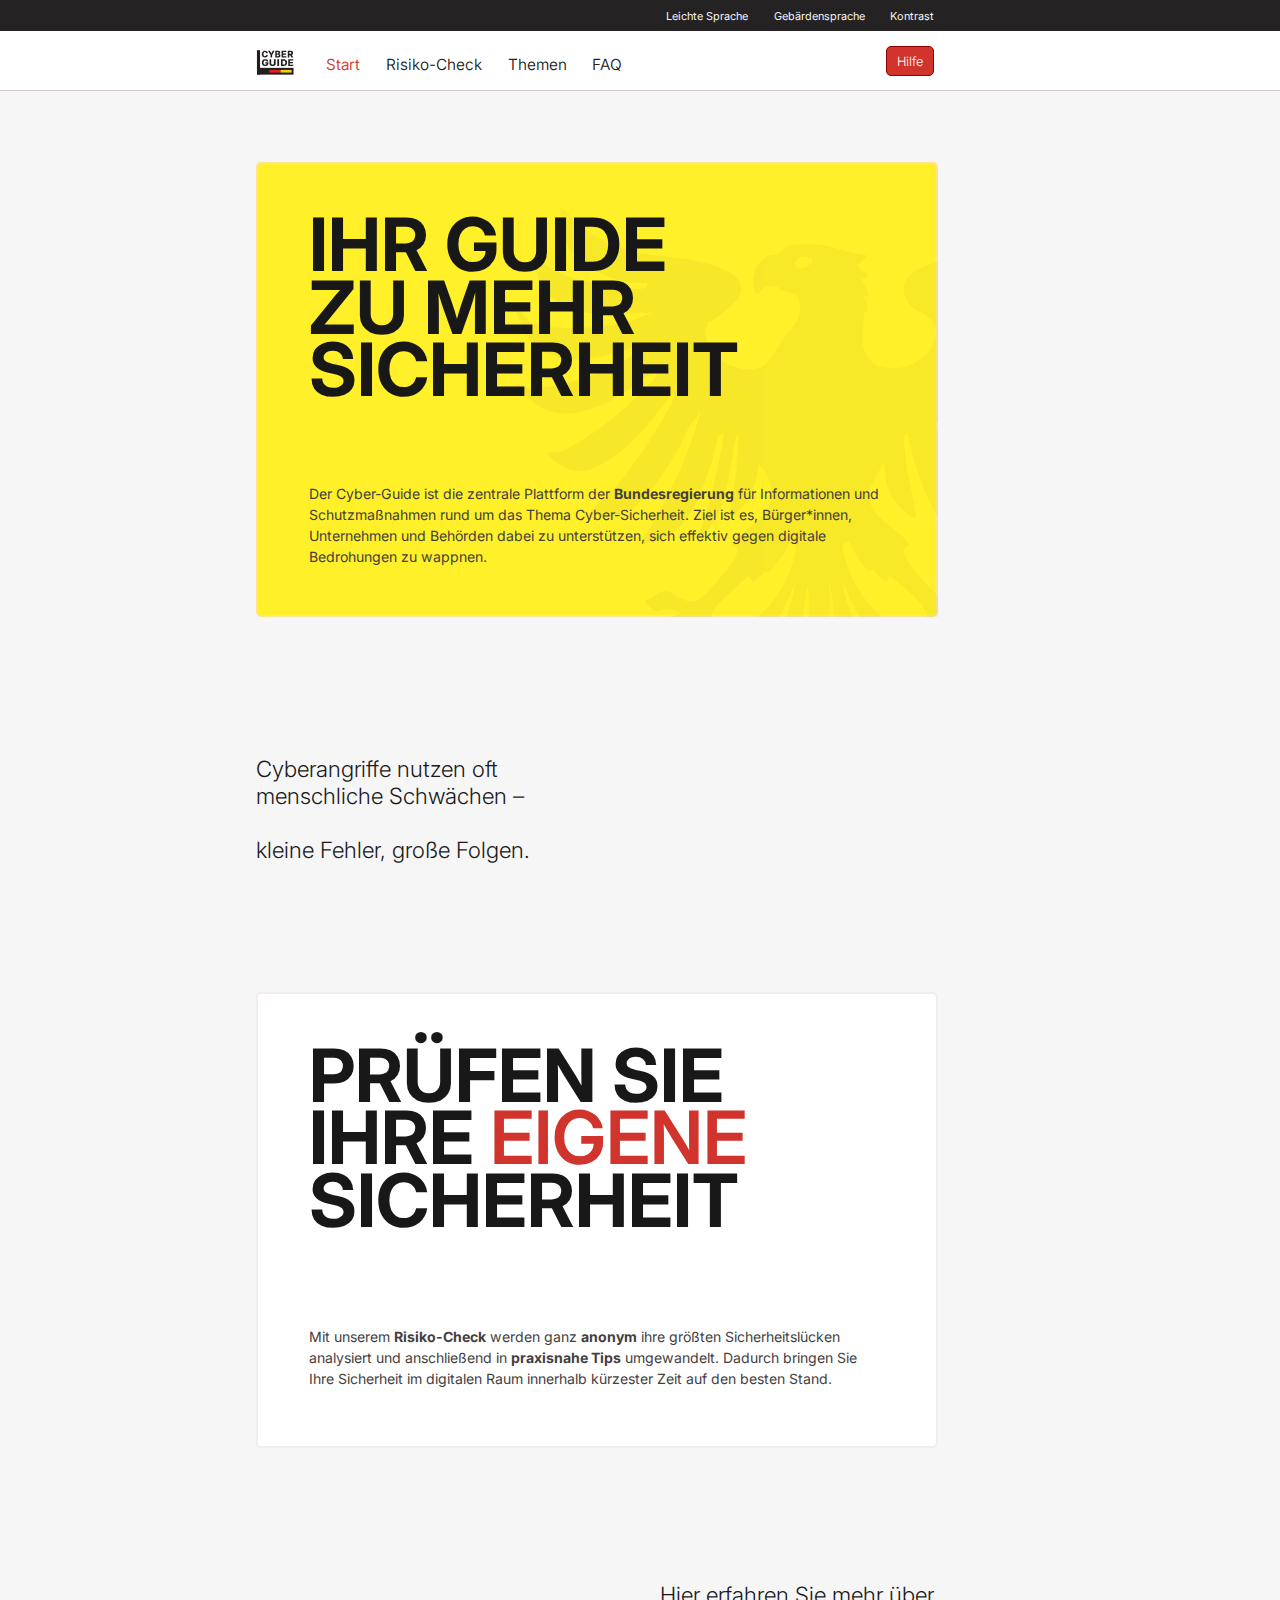
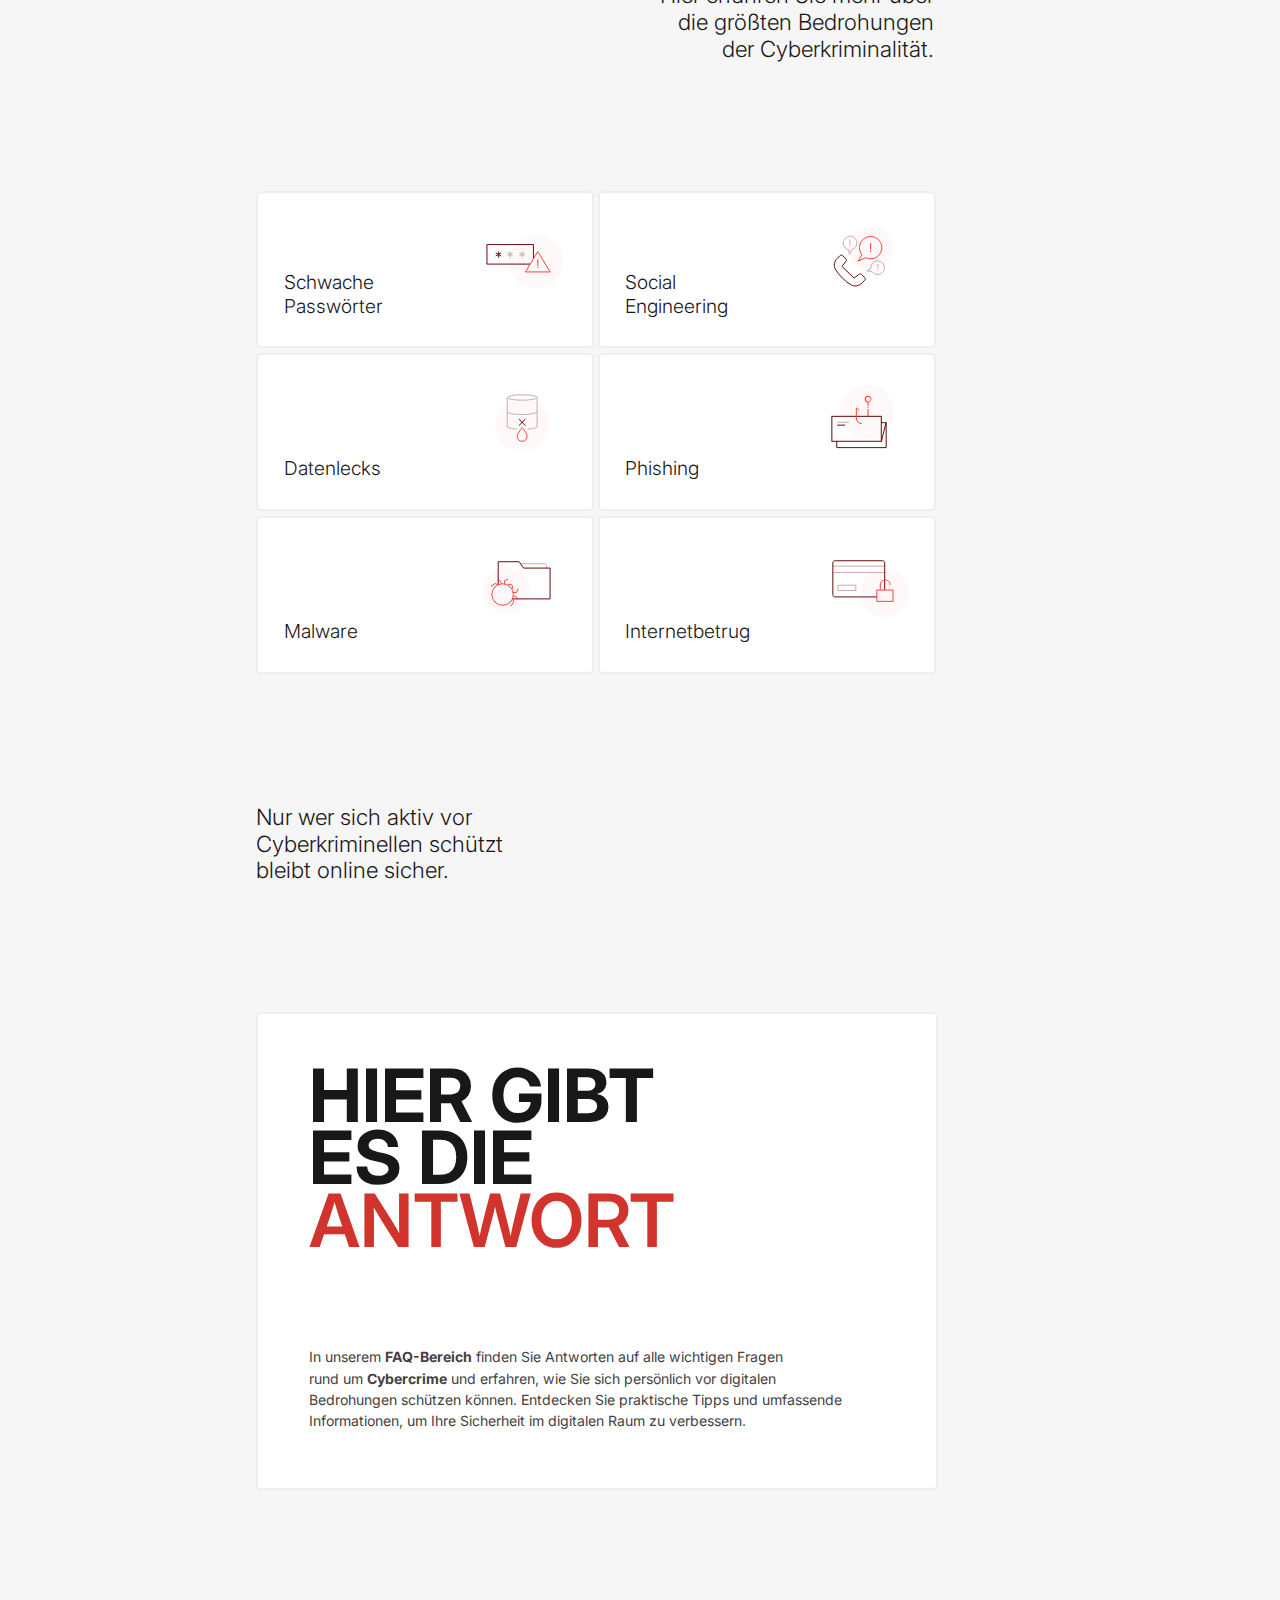
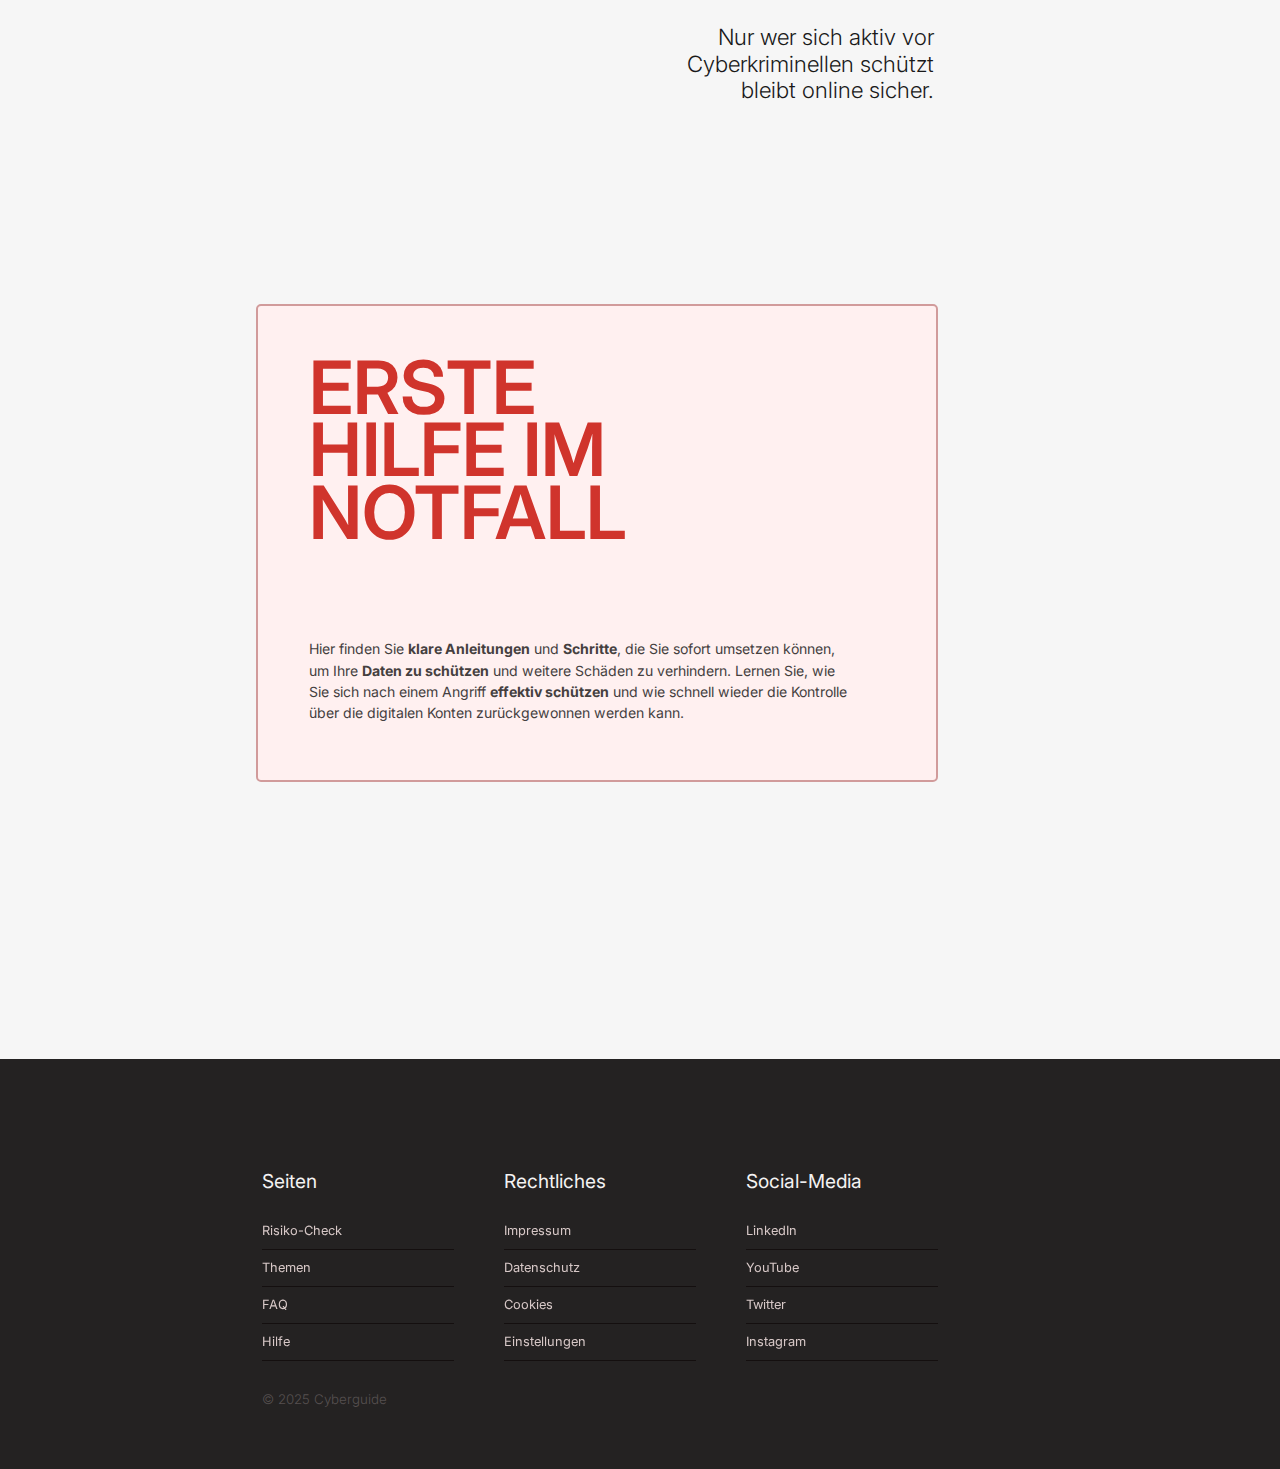
==== index.html @ 7f5d69d2 "Add files via upload" ====
<!DOCTYPE html>
<html lang="de">
<head>
    <meta charset="UTF-8">
    <meta http-equiv="Content-Security-Policy" content="default-src 'self'; img-src 'self' data:; script-src 'self' 'unsafe-inline'; style-src 'self' 'unsafe-inline';">

    <meta name="viewport" content="width=device-width, initial-scale=1.0">
    <title>Cyberguide | BUND</title>

    <link rel="stylesheet" href="styles.css" media="screen and (min-width: 769px)">
    <link rel="stylesheet" href="styles-mobile.css" media="screen and (max-width: 768px)">

    <link rel="icon" type="image/x-icon" href="/files/germany-logo-wifi.svg">
    <link rel="preload" href="/files/Inter.ttf" as="font" type="font/ttf" crossorigin>

    <meta name="description" content="Erfahren Sie, wie Sie eine Cybercrime-Anzeige erstatten. Wichtige Tipps zur Beweissicherung und Anlaufstellen.">
    <meta name="keywords" content="Cybercrime, Anzeige, erstatten, Beweissicherung, Anlaufstellen">
</head>




<body>
    <div class="white-bg">
        <a id="top"></a>

        <div class="info-container" onclick="scrollToQuiz()">
            <section class="info-section info-section--info">
                <!-- <img src="/files/info.svg" alt="Information Icon" class="info-icon" /> -->
                <div class="info-context">
                    <h1 class="info-header">IHR GUIDE<br>ZU MEHR<br>SICHERHEIT</h1>
                    <img src="files/eagle.svg" alt="Eagle Icon" class="info-eagle">
                    <p class="header-p info-present">
                        Der Cyber-Guide ist die zentrale Plattform der <strong>Bundesregierung</strong> für Informationen und Schutzmaßnahmen rund um das Thema Cyber-Sicherheit. Ziel ist es, Bürger*innen, Unternehmen und Behörden dabei zu unterstützen, sich effektiv gegen digitale <br>Bedrohungen zu wappnen.
                    </p>
                    <!-- <p class="header-p info-hidden">
                        Diese Website bietet praxisnahe Tipps, interaktive Tools und aktuelle Warnmeldungen, <br>um Cybercrime vorzubeugen und digitale Sicherheit in den Alltag zu integrieren.
                    </p> -->
                    <h1 class="arrow">🡳&nbsp&nbspScrollen Sie für weitere Informationen</h1>
                    <h1 class="mobile-arrow">Mehr erfahren&nbsp↓</h1>
                </div>
            </section>
        </div>
            

        <section class="main-section">
            <div class="center">
                <h1 class="main-text">Cyberangriffe nutzen oft <br>menschliche Schwächen – <br><br>kleine Fehler, große Folgen.</h1>
                <!-- <h1 class="main-text main-text--right">Im Risiko-Check<br>erfahren Sie wo Ihre <br>größten Gefahren sind.</h1> -->
           
            </div>
            <div class="info-container" id="quiz-card">
                <section class="info-section info-section--quiz" onclick="window.location.href='QUIZ.html'">
                    <div class="info-context">
                        <h1 class="info-header">PRÜFEN SIE<br>IHRE <span class="cta-highlight">EIGENE</span><br>SICHERHEIT</h1>

                        <p class="header-p header-p--quiz">
                            Mit unserem <strong>Risiko-Check</strong> werden ganz <strong>anonym</strong> ihre größten Sicherheitslücken <br>analysiert und anschließend in <strong>praxisnahe Tips</strong> umgewandelt. Dadurch bringen Sie <br>Ihre Sicherheit im digitalen Raum innerhalb kürzester Zeit auf den besten Stand.
                        </p>
                        <p class="quiz-link">Zum Risiko-Check&nbsp🡪</p>
                        <h1 class="mobile-arrow">Zum Risiko-Check&nbsp→</h1>
                    </div>
                </section>
            </div>
        </section>


        <section class="main-section">
            <div class="center">
                <h1 class="main-text main-text--right">Hier erfahren Sie mehr über <br>die größten Bedrohungen<br> der Cyberkriminalität.<br></h1>
                <div class="threat-container">
                    <div class="threat-grid">

                        <a href="themen.html#schwache-passwörter" class="threat-item">
                            <h2 class="threat-item-headline">Schwache<br>Passwörter</h2>
                            <p class="threat-link">Zum Thema 🡢</p>
                            <img src="files/new_password2.svg" alt="Schwache Passwörter Icon" class="topic-icon">
                        </a>

                        <a href="themen.html#social-engineering" class="threat-item">
                            <h2 class="threat-item-headline">Social<br>Engineering</h2>
                            <p class="threat-link">Zum Thema 🡢</p>
                            <img src="files/new_social_engineering.svg" alt="Social Engineering Icon" class="topic-icon">
                        </a>

                        <a href="themen.html#datenlecks" class="threat-item">
                            <h2 class="threat-item-headline">Datenlecks</h2>
                            <p class="threat-link">Zum Thema 🡢</p>
                            <img src="files/new_data_leaks.svg" alt="Datenlecks Icon" class="topic-icon">
                        </a>

                        <a href="themen.html#phishing" class="threat-item">
                            <h2 class="threat-item-headline">Phishing</h2>
                            <p class="threat-link">Zum Thema 🡢</p>
                            <img src="files/new_phishing.svg" alt="Phishing Icon" class="topic-icon">
                        </a>

                        <a href="themen.html#malware" class="threat-item">
                            <h2 class="threat-item-headline">Malware</h2>
                            <p class="threat-link">Zum Thema 🡢</p>
                            <img src="files/new_malware.svg" alt="Malware Icon" class="topic-icon">
                        </a>
            
                        <a href="themen.html#internetbetrug" class="threat-item">
                            <h2 class="threat-item-headline">Internetbetrug</h2>
                            <p class="threat-link">Zum Thema 🡢</p>
                            <img src="files/new_fraud.svg" alt="Internetbetrug Icon" class="topic-icon">
                        </a>
            

                        
            

            

                    </div>
                </div>
        </section>


        <section class="main-section">
            <div class="center">
                <h1 class="main-text">Nur wer sich aktiv vor<br>Cyberkriminellen schützt<br>bleibt online sicher.</h1>
                <!-- <h1 class="main-text main-text--right">Im Risiko-Check<br>erfahren Sie wo Ihre <br>größten Gefahren sind.</h1> -->
           
            </div>
            <div class="info-container">
                <section class="info-section info-section--quiz" onclick="window.location.href='FAQ.html'">
                    <div class="info-context">
                        <h1 class="info-header">HIER GIBT<br>ES DIE<br><span class="cta-highlight">ANTWORT</span></h1>

                        <p class="header-p header-p--quiz">
                            In unserem <strong>FAQ-Bereich</strong> finden Sie Antworten auf alle wichtigen Fragen <br>
                            rund um <strong>Cybercrime</strong> und erfahren, wie Sie sich persönlich vor digitalen <br>
                            Bedrohungen schützen können. Entdecken Sie praktische Tipps und umfassende <br>
                            Informationen, um Ihre Sicherheit im digitalen Raum zu verbessern.
                        </p>
                        
                        <p class="quiz-link">Zum FAQ-Bereich 🡪</p>
                        <h1 class="mobile-arrow">Zum FAQ-Bereich&nbsp→</h1>
                    </div>
                </section>
            </div>
        </section>

        <section class="main-section">
            <div class="center">
                <h1 class="main-text main-text--right">Nur wer sich aktiv vor<br>Cyberkriminellen schützt<br>bleibt online sicher.</h1>
                <!-- <h1 class="main-text main-text--right">Im Risiko-Check<br>erfahren Sie wo Ihre <br>größten Gefahren sind.</h1> -->
           
            </div>
            <div class="info-container">
                <section class="info-section info-section--hilfe" onclick="window.location.href='hilfe.html'">
                    <div class="info-context">
                        <h1 class="info-header"><span class="cta-highlight">ERSTE<br>HILFE IM <br>NOTFALL</span></h1>

                        <p class="header-p header-p--hilfe">
                            Hier finden Sie <strong>klare Anleitungen</strong> und <strong>Schritte</strong>, die Sie sofort umsetzen können, <br>um Ihre <strong>Daten zu schützen</strong> und weitere Schäden zu verhindern. 
                            Lernen Sie, wie <br>Sie sich nach einem Angriff <strong>effektiv schützen</strong> und wie schnell wieder die Kontrolle<br>über die digitalen Konten zurückgewonnen werden kann.
                        </p>                        
                        <p class="hilfe-link">Zur Hilfe-Seite 🡪</p>
                        <h1 class="mobile-arrow">Zur Hilfe-Seite&nbsp→</h1>
                    </div>
                </section>
            </div>
        </section>
    </div>

    <div class="resetter" onclick="scrollToTop()" id="resetter">
        <img src="files/arrow.svg" class="resetter-arrow">
    </div>

    <div class="resetter-spacing"></div>

    <header id="header">
        <div class="accessibility-options" id="accessibility-options">
            <a class="accessibility">Leichte Sprache</a>
            <a class="accessibility">Gebärdensprache</a>
            <a class="accessibility">Kontrast</a>
        </div>
        <div class="header-content">
            <a href="index.html">
                <svg class="germany-logo" id="Layer_1" xmlns="http://www.w3.org/2000/svg" version="1.1" viewBox="0 0 414.2 288.2">
                    <!-- Generator: Adobe Illustrator 29.2.1, SVG Export Plug-In . SVG Version: 2.1.0 Build 116)  -->
                    <defs>
                      <style>
                        .st0, .st1 {
                          fill: #f2cf04;
                        }
                  
                        .st2 {
                          fill: #231f20;
                        }
                  
                        .st1 {
                          stroke-width: 39.2px;
                        }
                  
                        .st1, .st3 {
                          stroke: #231f20;
                          stroke-miterlimit: 10;
                        }
                  
                        .st4 {
                          fill: #ed1c24;
                        }
                  
                        .st3 {
                          fill: none;
                          stroke-width: 33.6px;
                        }
                      </style>
                    </defs>
                    <path class="st2" d="M100,156.6h16.2c0,2.5-.6,4.7-1.8,6.6-1.2,2-3.1,3.5-5.5,4.6-2.4,1.1-5.4,1.6-8.9,1.6s-7.2-.9-10-2.6c-2.8-1.8-4.9-4.3-6.4-7.6-1.5-3.3-2.2-7.3-2.2-12.1s.8-8.7,2.3-12c1.5-3.3,3.7-5.8,6.5-7.5,2.8-1.7,6.1-2.6,9.8-2.6s3.7.2,5.3.6c1.6.4,3,1,4.2,1.9,1.3.8,2.3,1.8,3.2,3,.9,1.2,1.5,2.5,2,4h18.6c-.5-3.6-1.7-6.9-3.5-9.9-1.9-3-4.3-5.6-7.3-7.8-3-2.2-6.4-3.9-10.3-5.1-3.8-1.2-8-1.8-12.5-1.8-6.9,0-13.2,1.5-18.7,4.4-5.6,2.9-10,7.2-13.3,12.8-3.3,5.6-5,12.3-5,20.3s1.6,14.2,4.7,19.8,7.5,9.8,13.1,12.9c5.6,3,12.1,4.5,19.4,4.5s12.5-1.2,17.7-3.7,9.2-6,12.1-10.7c2.9-4.6,4.4-10.2,4.4-16.7v-9.9h-34v13Z"/>
                    <path class="st2" d="M193,156.4c0,2.6-.6,4.8-1.8,6.8-1.2,2-2.9,3.6-5.1,4.7-2.2,1.1-4.7,1.7-7.6,1.7s-5.4-.6-7.6-1.7c-2.2-1.1-3.8-2.7-5.1-4.7-1.2-2-1.8-4.3-1.8-6.8v-45.7h-18v47.2c0,5.4,1.4,10.2,4.1,14.2,2.7,4,6.6,7.2,11.6,9.4,5,2.2,10.7,3.3,17.3,3.3s12.3-1.1,17.3-3.3c5-2.2,8.8-5.3,11.6-9.4s4.1-8.8,4.1-14.2v-47.2h-19v45.7Z"/>
                    <rect class="st2" x="230" y="110.6" width="19" height="73"/>
                    <path class="st2" d="M318.2,115c-5.7-2.9-12.5-4.4-20.5-4.4h-28.7v73h28.7c7.9,0,14.8-1.5,20.5-4.4,5.7-2.9,10.2-7.1,13.2-12.6s4.6-12,4.6-19.6-1.6-14.1-4.7-19.5c-3.1-5.5-7.5-9.6-13.2-12.6ZM314.5,159.7c-1.6,3.2-3.9,5.5-6.9,6.8s-6.8,2.1-11.2,2.1h-9.3v-43h9.1c4.5,0,8.3.7,11.4,2.1s5.4,3.7,7,6.8c1.6,3.2,2.4,7.3,2.4,12.5s-.8,9.4-2.3,12.6Z"/>
                    <polygon class="st2" points="402 124.6 402 110.6 348 110.6 348 183.6 402 183.6 402 169.6 366 169.6 366 153.6 399 153.6 399 139.6 366 139.6 366 124.6 402 124.6"/>
                    <path class="st2" d="M79.3,87.6c5.1,2.8,10.9,4.3,17.3,4.3s9.2-.8,12.9-2.3,7-3.5,9.7-6.1c2.7-2.5,4.8-5.4,6.3-8.4,1.5-3.1,2.4-6.2,2.7-9.4h-17.1c-.3,1.8-.8,3.3-1.6,4.7s-1.8,2.6-3,3.6c-1.2,1-2.6,1.7-4.2,2.3-1.6.5-3.4.8-5.3.8-3.4,0-6.4-.8-8.9-2.4-2.5-1.6-4.5-4.1-5.8-7.3-1.4-3.2-2.1-7.2-2.1-12s.7-8.6,2-11.8c1.4-3.2,3.3-5.7,5.8-7.5,2.5-1.7,5.6-2.6,9-2.6s3.7.3,5.3.8c1.6.5,3,1.3,4.2,2.3,1.2,1,2.2,2.2,2.9,3.6s1.3,3,1.6,4.7h17.1c-.5-4.2-1.6-7.9-3.4-11.1-1.7-3.2-4-6-6.8-8.2-2.8-2.2-6-3.9-9.6-5.1-3.6-1.2-7.5-1.7-11.8-1.7-6.3,0-12.1,1.4-17.2,4.3-5.1,2.8-9.2,7-12.2,12.5-3,5.5-4.5,12.1-4.5,20s1.5,14.4,4.4,19.9c3,5.5,7,9.6,12.1,12.5Z"/>
                    <path class="st2" d="M157,91.6h17v-26.5l26.2-46.5h-20l-10.8,22.4c-1.1,2.1-2,4.3-2.8,6.5-.3.9-.7,1.9-1,3-.4-1-.7-2-1.1-2.9-.9-2.2-1.9-4.4-3-6.5l-11.3-22.4h-20l26.8,46.5v26.5Z"/>
                    <path class="st2" d="M255.8,56.1c-2.4-1.5-5-2.2-7.8-2.3v-.8c2.6-.6,4.8-1.5,6.8-3s3.5-3.2,4.6-5.4,1.7-4.6,1.7-7.4-.9-6.9-2.7-9.7c-1.8-2.8-4.5-4.9-8-6.5-3.6-1.6-8-2.3-13.2-2.3h-29.2v73h31.4c5.2,0,9.7-.9,13.3-2.6,3.6-1.8,6.4-4.2,8.3-7.3,1.9-3.1,2.9-6.6,2.9-10.5s-.7-6.6-2.2-9.2c-1.5-2.6-3.4-4.6-5.8-6ZM224,32.6h9.7c2.8,0,5,.7,6.7,2.1s2.5,3.3,2.5,5.7-.4,3.2-1.2,4.4c-.8,1.2-1.9,2.1-3.4,2.8-1.4.6-3,1-4.9,1h-9.4v-16ZM243.2,75.4c-1.8,1.5-4.6,2.3-8.3,2.3h-10.8v-18h11.2c2.2,0,4.1.4,5.7,1.2s2.8,1.9,3.7,3.3c.9,1.4,1.3,3.1,1.3,5s-.9,4.7-2.7,6.2Z"/>
                    <polygon class="st2" points="327 77.6 293 77.6 293 61.6 324 61.6 324 47.6 293 47.6 293 32.6 327 32.6 327 18.6 276 18.6 276 91.6 327 91.6 327 77.6"/>
                    <path class="st2" d="M360,66.6h9.2l13.2,25h19.6l-15.2-27.9s0,0,0,0c4-1.8,7.2-4.5,9.4-8.1,2.2-3.5,3.3-7.8,3.3-12.8s-1.1-9.3-3.2-12.9-5.2-6.4-9.2-8.4c-4-2-8.7-3-14.2-3h-29.9v73h17v-25ZM368.9,32.6c2.7,0,4.9.4,6.7,1.1s3.2,1.9,4.1,3.4c.9,1.5,1.4,3.4,1.4,5.6s-.5,4.1-1.4,5.5-2.3,2.5-4.1,3.3-4,1.1-6.7,1.1h-8.9v-20h8.8Z"/>
                    <rect class="st1" x="30.5" y="223.1" width="355" height="34"/>
                    <g>
                      <rect class="st2" x="25" y="225.6" width="120" height="29"/>
                      <rect class="st4" x="145" y="225.6" width="120" height="29"/>
                      <rect class="st0" x="265" y="225.6" width="120" height="29"/>
                    </g>
                    <line class="st3" x1="27" y1="275.6" x2="27" y2="12.6"/>
                </svg>
            </a>
              
            <!-- Desktop Navigation -->
            <nav class="nav">
                <ul class="nav-list">
                    <li class="nav-item"><a href="index.html">Start</a></li>
                    <li class="nav-item"><a href="risiko-check.html">Risiko-Check</a></li>
                    <li class="nav-item"><a href="themen.html">Themen</a></li>
                    <li class="nav-item"><a href="FAQ.html">FAQ</a></li>
                </ul>
            </nav>
            <a title="Hilfe" class="nav-hilfe" href="hilfe.html">Hilfe</a>
        </div>

        <div class="mobile-nav-div"> 
        <!-- Burger Menu -->
        <div class="burger-menu">
            <img src="files/nav_open.svg" alt="Open Menu" class="burger-icon">
        </div>
    
        <!-- Mobile Navigation -->
        <nav class="mobile-nav">

            <div class="mobile-nav-div"></div>

            <div class="mobile-nav-div"> 
                <ul class="mobile-nav-list">
                    <li class="mobile-nav-item"><a class="mobile-nav-item-link" href="index.html">Start</a></li>
                    <li class="mobile-nav-item"><a class="mobile-nav-item-link" href="risiko-check.html">Risiko-Check</a></li>
                    <li class="mobile-nav-item"><a class="mobile-nav-item-link" href="themen.html">Themen</a></li>
                    <li class="mobile-nav-item"><a class="mobile-nav-item-link" href="FAQ.html">FAQ</a></li>
                    <li class="mobile-nav-item"><a class="mobile-nav-item-link" href="hilfe.html">Hilfe</a></li>
                </ul>
            </div>
        </nav>
    </header>
    

    <footer class="footer">
        <div class="footer-content">
            <div class="footer-div">
                <h1>Seiten</h1>
                <ul>
                    <li><a href="risiko-check.html">Risiko-Check</a></li>
                    <li><a href="themen.html">Themen</a></li>
                    <li><a href="FAQ.html">FAQ</a></li>
                    <li><a href="hilfe.html">Hilfe</a></li>
                </ul>
                <p>© 2025 Cyberguide</p>
            </div>
    
            <div class="footer-div">
                <h1>Rechtliches</h1>
                <ul>
                    <li><a href="impressum.html">Impressum</a></li>
                    <li><a href="datenschutz.html">Datenschutz</a></li>
                    <li><a href="cookies.html">Cookies</a></li>
                    <li><a href="einstellungen.html">Einstellungen</a></li>
                </ul>
            </div>
    
            <div class="footer-div">
                <h1>Social-Media</h1>
                <ul>
                    <li><a href="https://de.linkedin.com/company/bundesinnenministerium">LinkedIn</a></li>
                    <li><a href="https://www.youtube.com/channel/UCEj9_d1bBphisn1KSv96TZA">YouTube</a></li>
                    <li><a href="https://x.com/bmi_bund">Twitter</a></li>
                    <li><a href="https://www.instagram.com/bmi_bund/">Instagram</a></li>
                </ul>
            </div>
        </div>
    </footer>

    <footer class="footer-mobile">
        <div class="accordion-wrapper">
            <button class="accordion">
                Seiten
                <span class="accordion-icon"></span>
            </button>
            <div class="panel">
                <ul>
                    <li><a href="risiko-check.html">Risiko-Check</a></li>
                    <li><a href="themen.html">Themen</a></li>
                    <li><a href="FAQ.html">FAQ</a></li>
                    <li><a href="hilfe.html">Hilfe</a></li>
                </ul>
            </div>
        </div>
    
        <div class="accordion-wrapper">
            <button class="accordion">
                Rechtliches
                <span class="accordion-icon"></span>
            </button>
            <div class="panel">
                <ul>
                    <li><a href="impressum.html">Impressum</a></li>
                    <li><a href="datenschutz.html">Datenschutz</a></li>
                    <li><a href="cookies.html">Cookies</a></li>
                    <li><a href="einstellungen.html">Einstellungen</a></li>
                </ul>
            </div>
        </div>
    
        <div class="accordion-wrapper">
            <button class="accordion">
                Social-Media
                <span class="accordion-icon"></span>
            </button>
            <div class="panel">
                <ul>
                    <li><a href="https://de.linkedin.com/company/bundesinnenministerium">LinkedIn</a></li>
                    <li><a href="https://www.youtube.com/channel/UCEj9_d1bBphisn1KSv96TZA">YouTube</a></li>
                    <li><a href="https://x.com/bmi_bund">Twitter</a></li>
                    <li><a href="https://www.instagram.com/bmi_bund/">Instagram</a></li>
                </ul>
            </div>
        </div>
        <p class="copyright">© 2025 Cyberguide</p>
    </footer>


    <script src="script.js" type="text/javascript"></script>
</body>
</html>
---- styles.css ----
/* Hide scrollbar for Chrome, Safari and Opera */
html::-webkit-scrollbar {
    display: none;
}

:root {
  --red: #d0342c;
  --text: #453f3f;
  --border: #d7c8c7;
  --offWhite: #f6f6f6;
  /* --offWhite: white; */
  --cookiecolor: grey; /* Default background color */
  --svg_text: #600606;
  --footer: #242222;
  --header-height: clamp(30px, 7vw, 100px); /* Adjust this line */
  --yellow: #fff02a; /* Add this line */
  --boldText: #191818; /* Add this line */
  --border2: #f2ecec;
  --pink: #fff0f0;
}

::selection {
  background: rgba(255, 0, 0, 0.151);
}

  @font-face {
    font-family: 'Inter';
    src: url('/files/Inter.ttf') format('truetype');
    font-weight: 100 900;
    font-style: normal;
    font-display: swap;
}
  
  /* Hide scrollbar for IE, Edge and Firefox */
  html {
    font-family: "Inter", sans-serif;
    -ms-overflow-style: none;  /* IE and Edge */
    scrollbar-width: none;  /* Firefox */
    scroll-behavior: smooth;
  }

html body {
  overflow-x: hidden;
}

body {
    margin: 0;
    padding: 0;
    background-color: var(--offWhite);
    display: flex;
    flex-direction: column;
    height: auto;
}

.white-bg {
  background-color: var(--offWhite);
  height: auto;
  /* min-height: 100vh; */
  width: 100%;
  position: relative;
  overflow: hidden;
  padding: 0;
  margin: 0;
  padding-bottom: 200px;
}

.info-section:hover + .white-bg {
  background-color: #ac2222;
}

.--red-bg {
  background-color: rgb(235, 65, 65);
}

header {

  background-color: rgb(255, 255, 255);
  height: var(--header-height); 
  position: fixed;
  width: 100%;
  z-index: 1000;
  transition: transform 0.5s ease;
  border-bottom: 1px solid var(--border);
  transform: translateY(0);
}

header.hidden {
    transform: translateY(-135%);
    transition: transform 0.5s ease; /* Fade out transition */
    user-select: none;
    /* filter: drop-shadow(0 10px 10px #0000000f); */
}



.accessibility-options {
  width: 100%;
  height: calc(0.35 * var(--header-height)); /* Set height relative to header */
  background-color: rgb(205, 205, 205);
  background-color: var(--footer);
  transition: transform 0.3s ease, visibility 0.3s ease;; /* Smooth slide */
  display: flex;
  align-items: center;
  justify-content: flex-end;
}

.accessibility {
  font-size: 0.85vw;
  color: var(--offWhite);
  text-decoration: none;
  padding: 0 1vw;
}

.accessibility:last-of-type {
  margin-right: 26vw;
  /* background-color: salmon; */
}

.accessibility:hover {
  text-decoration: underline;
  cursor: pointer;
}

.accessibility:active {
  color: rgb(206, 206, 206);
  cursor: default;
}

.activated {
  color: var(--yellow);
  text-decoration: underline;
}

.inactivated {
  color: var(--offWhite);
}



.header-content {
  position: relative;
  display: flex;             
  align-items: flex-end;  
  justify-content: flex-start; /* Align to the start */
  width: 53vw;
  height: calc(var(--header-height) - var(--header-height)*0.5); /* Adjusted height */
  margin-left: 20vw; /* Add left margin */
  margin-right: 20vw; /* Add right margin */
}


.nav {
  display: flex;
  align-items: center;
  margin-left: 2.5vw;
}

.germany-logo {
  width: clamp(10px, 3vw, 50px); /* Scale the logo with a minimum and maximum size */
  height: auto;
  display: flex; 
  align-items: center;
  -webkit-user-drag: none;
}

.germany-logo img {
  width: 100%; 
  height: auto; 
  -webkit-user-drag: none;
}

.nav-list {
  display: flex;
  align-items: center; /* Align items to the bottom */
  gap: 2vw; 
  font-size: clamp(0.8rem, 1.5vw, 1.2rem); /* Scale the font size with a minimum and maximum size */
  color: var(--footer);
  list-style: none;
  padding: 0;
  margin: 0;
  margin-bottom: 0.2vw;
}

.nav-item {
  margin: 0;
  padding: 0;
  transform-origin: top right;
  cursor: pointer;
  position: relative; /* Ensure the circle is positioned relative to the nav item */
  display: inline-block;
  align-items: flex-end;
  display: flex;
  transition: color 0.15s ease;
}


.nav-item a {  
  text-decoration: none;
  color: inherit;
  font-size: 1.2vw;
  font-weight: 350;
}

/*Link hover underline*/
.nav-item:hover {
  color: #807c7c;
  transition: color 0.15s ease;
}

/* .nav-item a:hover {

} */

/* Active page underline, visible */
.nav-item.active a:hover {
  color: rgb(206, 1, 1);
}

/* Ensure the active link is styled correctly */
.nav-item.active a {
  color: var(--red);
}


.nav-hilfe {
  position: absolute;
  right: 0; /* Stick to the right edge of the container */
  bottom: 0; /* Align to the bottom of the header */
  color: rgb(255, 255, 255);
  background-color: var(--red);
  border: 1px solid rgb(148, 0, 0);
}

.nav-hilfe:hover {
  background-color: rgb(176, 53, 53);
  border: 1px solid rgb(34, 6, 6);
}

.nav-hilfe { /*aaaaaaaaaaaaaaaaaaaaaaaaaaaaa*/
  text-decoration: none;
  font-size: 1vw;
  font-weight: 300;
  padding: 0.5vw .8vw;
  border-radius: 5px;
  transition: background-color 0.3s ease, border 0.3s ease;
}









.resetter {
  background-color: var(--offWhite);
  border: 1px solid var(--border);
  width: 35px;
  height: 35px;
  position: sticky;
  bottom: 40px;
  right: 40px;
  margin-left: calc(100% - 75px); /* 40px right margin + width */
  border-radius: 5px;
  /* Flexbox for centering */
  display: flex;
  justify-content: center;
  align-items: center;
  filter: drop-shadow(1px 3px 3px rgba(0, 0, 0, 0.05));
  opacity: 0; /* Fully transparent */
  transition: opacity 0.5s ease; /* Fade out transition */
  user-select: none;
  pointer-events: none;
}

.resetter-spacing {
  height: 40px;
  width: 100%;
}

.resetter.shown:hover{ /* SVG arrow */
  background-color: rgb(255, 255, 255);
  cursor: pointer;
  transform: translateY(-1px);
  transition: transform 0.2s ease-in;
}

.resetter a {
  display: flex;
  justify-content: center;
  align-items: center;
  width: 100%;
  height: 100%;
  text-decoration: none; /* Remove underline from the link */
}

.resetter.shown {
  opacity: 1; /* Fully transparent */
  transition: opacity 1s ease, transform 0.5s ease-out; /* Fade out transition */
  pointer-events: auto;
  transform: translateY(0);
}

.resetter img { /* SVG arrow */
  width: 50%;
  height: 50%;
  transform: rotate(270deg); /* Rotate the image */
  transform-origin: center; /* Set rotation origin */
  -webkit-user-drag: none;
}




/* Display desktop navigation */
@media screen and (min-width: 769px) {
  .nav {
      display: flex; /* or your desired display style */
  }

  .mobile-nav,
  .burger-menu {
      display: none; /* Hide mobile-specific elements */
  }
}






.nav-buttons {
    display: flex;
    gap: 1vw; /* Space between buttons */
    align-items: center; /* Center vertically */
    height: 100%; /* Ensure it takes the full height of the header */
    right: 1.5vw; /* Add this to stick to the right edge */
}

.language-toggle {
    display: flex;
    align-items: center;
    padding: 0;
    gap: 0.3vw;
    cursor: pointer;
    font-size: 1vw;
    font-weight: 500;
    color: lightgray;
    user-select: none;
}

.lang-btn {
    padding: 0.5vw .5vw;
    font-size: 1vw;
    font-weight: 500;
    color: lightgray;
    border: none;
    background: none;
    cursor: pointer;
    transition: background-color 0.3s ease, color 0.3s ease;
}

.lang-btn.active {
    color: var(--red);
}

.lang-btn:hover {
  color: rgba(168, 17, 17, 0.484);
}

.lang-btn.active:hover {
  color: var(--red);
}












.cookie-debug {
  padding: 50px 500px;
  padding-top: 500px;
}

.button-container {
  display: flex;
  gap: 20px;
  padding: 20px;
  transition: background-color 0.3s ease;
  background-color: var(--cookiecolor);
}

.cookie-btn {
  color: white;
  padding: 15px 32px;
  border: none;
  border-radius: 8px;
  font-size: 16px;
  cursor: pointer;
  transition: background-color 0.3s ease;
  background-color: var(--cookiecolor);
}






.threats-section {
  /* background-color: green; */
  /* border-top: 2px solid var(--border); */
  margin: 0 auto;
  width: 60%;
  padding-bottom: 12vw;
  padding-top: 3vw;
  background-color: red;
}

.threats-flex {
  margin-top: 6vw;
  display: flex;              /* Flexbox aktivieren */
  flex-wrap: wrap;            /* Zeilenumbruch erlauben */
  gap: 20px;                  /* Abstand zwischen den `div`-Elementen */
  justify-content: space-between; /* Platz in der Reihe gleichmäßig aufteilen */

}

.threats-title { /*Die größten Bedrohungen*/
  font-weight: 900;
  font-size: 2rem;
  padding-bottom: 30px;
  padding-top: 50px;
}

.threat-topic-icon {
  position: absolute;
  width: 50vw;
  right: -39vw;
}



.explainer-title { /*Die größten Bedrohungen*/
  font-weight: 900;
  font-size: 2rem;
  padding-bottom: 30px;
  padding-top: 50px;
}


.explainer-section {

  /* border-top: 2px solid var(--border); */
  margin-left: 20vw;
  padding-top: 80px;
  width: 53vw;
  /* background-color: green; */
}


.explainer-context {
  padding-top: 30px;
  margin: 0;
  max-width: 700px;
  /* background-color: red; */
  font-size: 1.1rem;
  line-height: 1.6; /* Verbesserte Lesbarkeit */
  color: #333;
  text-align: left; /* Links-Ausrichtung statt justified */
}

.explainer-context p {
  margin-bottom: 1.5rem; /* Abstand zwischen Absätzen */
}


.threats-flex a {
  display: contents;
  text-decoration: none;
}

.landing-block {
  flex: 0 0 calc((100% - 40px) / 3); /* Jeweils 1/3 der Breite abzüglich Lücken */
  max-width: 100%;            /* Begrenzung auf Containergröße */
  box-sizing: border-box;     /* Padding/Borders in der Breite berücksichtigen */
  padding: 0;              /* Optionaler Innenabstand */
  background-color: var(--offWhite); /* Beispiel-Hintergrund (optional) */
  text-align: center;         /* Zentriert das SVG innerhalb des div */
  height: 100%;
  position: relative;
  text-align: center;
  
  background-color: inherit;
  border: 1px solid var(--border);

  color: var(--text);
  transition: background-color .4s ease, border-color .3s ease, color .2s ease; /*Back to no hover*/
}

/*hovered*/
.threats-flex:hover > a:hover .landing-block {
  background-color: rgb(248, 248, 248);
  transition: background-color 0.1s ease, border-color .3s ease, color .2s ease; 
  border-color: var(--red);
  color: var(--svg_text);
}

.threats-flex a:visited {
  color: inherit;
}

.icon-svg {
  -webkit-user-drag: none;
  width: 100%;
}

.icon-text {
  position: absolute;
  width: 100%;
  bottom: 5%;
  left: 50%;
  transform: translateX(-50%);
  font-weight: 600;
  font-size: 0.8rem;
  letter-spacing: 0.05rem;
}
  



/*QUIZ*/

.quiz-start {
  width: 50%;
  margin: 0 auto;
  margin-top: 150px;
  margin-bottom: 10px;
}

.quiz-section {
  margin-top: 100px;
  border-top: 5px solid var(--red);
  background-color: red;
  margin: 0 auto;
  width: 50%;
  height: 300px;
}

.form-field {
  padding: 10px;
  margin: 20px;
  border: 1px solid var(--border);
}





.hover-term {
    position: relative;
    cursor: pointer;
    color: rgb(0, 254, 34);
    text-decoration: underline;
    z-index: 1000000;

  }


.tooltip {
    position: absolute;
    background-color: #0084ff;
    color: #fff;
    padding: 20px;
    border-radius: 2px;
    font-size: inherit;
    white-space: pre-wrap;
    max-width: 200px;
    opacity: 0; /* Start hidden */
    transform: translateY(10px); /* Start slightly below */
    transition: opacity 0.2s ease, transform 0.2s ease; /* Smooth transition */
    z-index: 1000;
  }
  
/* Show tooltip by changing opacity and position */
.tooltip.visible {
  display: block;
  opacity: 1;
  transform: translateY(0); /* Move to final position */
}


.center {
  width: 53vw;
  margin-left: 20vw;
}

.main-section {
  /* background-color: white; */
  width: 100%;
  min-height: 30vw;
}

.main-section:first-of-type {
  margin-top: calc(var(--header-height) + 50px);
}

.main-text {
  user-select: none;
  font-size: 1.75vw;
  line-height: 120%;
  font-weight: 300;
  margin: 0;
  color: #191919;
}

.main-text--right {
    padding-top: 5vw;
    text-align: right; /* Align text to the right */
    width: 100%; /* Ensure it spans the full width of the .center div */
    margin: 0; /* Reset any default margins */
    padding-bottom: 3vw;
}








.threat-container {
  width: 100%;
  display: flex;
  justify-content: center;
  margin-top: 7vw;
  /* background-color: #0084ff; */
  padding-bottom: 130px;
}

.threat-grid {
  display: grid;
  grid-template-columns: repeat(2, 1fr); /* Two columns */
  grid-template-rows: repeat(3, auto); /* Three rows */
  width: 100%; /* Adjust based on your layout needs */
  gap: 5px;
}

.threat-item {
  background-color: white; /* Example background color */
  border-radius: 5px;
  border: 2px solid rgb(242, 236, 236);
  width: calc(100% - 2.5px); /* Adjust width to account for the gap */
  height: 12vw;
  display: flex; /* Enables Flexbox layout */
  flex-direction: column; /* Stack items vertically */
  align-items: center; /* Horizontally center the content */
  justify-content: center; /* Vertically center the content */
  text-align: center; /* Center text inside the item */
  position: relative; 
  color: var(--boldText);
}

.threat-item:hover {
  background-color: rgb(255, 253, 253);
  border-color: var(--red);
  transition: background-color 0.3s ease, border-color 0.3s ease;
  cursor: pointer;
}

.threat-item h2 {
  font-size: 1.5vw;
  font-weight: 300;
  margin-top: auto; /* Push the heading to the bottom */
  margin-bottom: 0.5vw;
  position: absolute;
  bottom: 1.75vw;
  left: 2vw; /* Position it on the left */
  transform: translateY(0);
  transition: transform 0.3s ease;
  text-align: left;
}

.threat-item:hover .threat-item-headline {
 transform: translateY(-1.5vw);
 transition: transform 0.3s ease;
}

/* Icon links */
.topic-icon {
  transition: opacity 0.3s ease;
  position: absolute;
  top: 1vw; /* Position icon at the top */
  right: -2vw;
  width: 15vw;
  height: auto;
}

.threat-item:hover .topic-icon {
  opacity: 0.35;
  transition: opacity 0.3s ease;
}


.threat-link {
  font-size: 1.1vw;
  color: var(--red);
  font-weight: 300;
  margin-top: auto; /* Push the heading to the bottom */
  margin-bottom: 0.1vw;
  position: absolute;
  bottom: 1.75vw; /* Position the header at the bottom */
  left: 2vw; /* Position it on the left */
  opacity: 0;
  transition: opacity 0.3s ease;
}

.threat-item:hover .threat-link {
  opacity: 1;
  transition: opacity 0.3s ease;
}

.cta-div {
  max-width: 800px;
  margin-left: 33vw;
  padding-bottom: 40px;
  
}

/*WIE __ BIN ICH ONLINE*/
.cta-header {
  user-select: none;
  animation: fadeInSlide 1s ease forwards;
  opacity: 0; /* Start fully transparent */
  font-size: 80pt;
  line-height: 85%;
  margin: 0;
  color: #191919;
  margin-bottom: 20px;
}

.info-header {
  user-select: none;
  font-size: 5.75vw;
  line-height: 85%;
  margin: 0;
  color: var(--boldText);
  padding: 2.25vw 0;
  margin-top: 1.7vw; /* Adjusted to use vw */
}

.info-header--threat {
  color: var(--red);
}



  /*SICHER*/
.cta-highlight {
  color: var(--red);
  font-weight: 600;
  transition: font-weight 0.3s ease;
}


  @keyframes fadeInSlide {
    from {
        opacity: 0;
        transform: translateX(-100px);
    }
    to {
        opacity: 1;
        transform: translateX(0);
    }
}

.info-container {
  position: relative;
}

.info-section--info:hover {
  cursor: pointer;
}

.arrow {
  margin: 0;
  padding: 0;
  line-height: 2; 
  color: var(--footer); /* Matches the design */
  font-size: 1.1vw;
  font-weight: 600;
  user-select: none;
  transform: translateY(0);
  transition: all .3s ease;
  opacity: 0;
}

.info-section--info:hover .arrow {
  opacity: 1;
  transition: all 0.3s ease;
}

.info-section {
  border: 2px solid rgb(255, 227, 144);
  margin: 0 auto;
  width: 53vw;
  height: auto;
  min-height: 30vw;
  background-color: #fff02a;
  margin-top: 120px;
  margin-bottom: 70px;
  position: relative; /* Add this */
  border-radius: 5px;
  padding: 0;
  margin-left: 20vw;
  margin-top: calc(var(--header-height) + 8vh);
  cursor: default;
}


.info-section2 h1 {
  color: rgb(27, 27, 27);
}

.info-section2 p {
 color: #191919;
}


.arrow {
  opacity: 0;
  transition: opacity 0.3s ease;
}

.mobile-arrow {
  display: none;
}

.info-section--info:hover .info-hidden {
  opacity: 1;
  transition: opacity 0.3s ease;
}

.info-present {
  transform: translateY(3vw);
  transition: transform 0.3s ease;
}

.info-section--info:hover .info-present {
  transform: translateY(0);
  transition: transform 0.3s ease;
}

.info-icon {
  width: 2.5vw;
  height: auto;
  position: absolute;
  top: 3.5vw;
  right: 3.5vw;
}

.info-eagle {
  position: absolute;
  top: 2vw;
  right: -15vw;
  width: 48vw;
  height: auto;
  opacity: 3%;
}



.info-context {
  margin: 0;
  max-width: 50vw;
  padding-bottom: 3vw;
  color: #333;
  text-align: left; /* Links-Ausrichtung statt justified */
  padding-left: 1vw; /* Adjusted to use vw */
  /* background-color: red; */
}

.info-title, .info-context {
    padding-left: 4vw; /* Adjusted to use vw */
}

.info-section {
    border-radius: 5px;

}




.info-section--quiz {
    background-color: white;
    border-color: rgb(242, 236, 236);
    margin-top: 10vw;
    transition: all 0.3s ease;
    cursor: pointer;
}

.info-section--hilfe {
  background-color: rgb(255, 240, 240);
  border-color: rgb(209, 155, 155);
  transition: all 0.3s ease;
  cursor: pointer;
  margin-bottom: 0;
}

.info-section--hilfe .info-header {
  color: var(--red);
}



.info-section--hilfe2 {
  background-color: white;
  border-color: rgb(242, 236, 236);
  transition: all 0.3s ease;
  cursor: pointer;
}

.info-section--hilfe:hover {
  border-color: var(--red);
  transition: all 0.3s ease;
  background-color: rgb(248, 212, 212);
}

.info-section--quiz:hover {
  border-color: var(--red);
  transition: all 0.3s ease;
  background-color: rgb(255, 253, 253);
}


.header-p--quiz, .header-p--hilfe { /*the quiz*/
  transform: translateY(4vw);
  transition: transform 0.3s ease;
}

.info-section--quiz:hover .header-p--quiz, .info-section--hilfe:hover .header-p--hilfe {
  transform: translateY(1vw);
  transition: transform 0.3s ease;
}

.info-section--quiz:hover .cta-highlight, .info-section--hilfe:hover .cta-highlight {
  font-weight: 200;
  transition: font-weight 0.3s ease;
}

.quiz-link, .hilfe-link {
  color: var(--red);
  font-size: 1.1vw;
  margin-top: 3vw;
  font-weight: 600;
  opacity: 0;
  transition: all 0.3s ease;
}

.info-section--quiz:hover .quiz-link, .info-section--hilfe:hover .hilfe-link {
  opacity: 1;
  transition: all 0.3s ease;
}

.info-section--info {
  clip-path: inset(0);
}

.info-section--themen {
  background-color: white;
  border-color: rgb(242, 236, 236);
}

.info-section--threat {
  background-color: white;
  border-color: rgb(242, 236, 236);
  height: 100vw;
}

.info-section--white {
    background-color: white;
    border-color: rgb(242, 236, 236);
}

.header-p {
    font-size: 1.1vw; 
    color: var(--text);
    max-width: 75ch;
    font-weight: 400;
    margin-bottom: 1.5vw; /* Adjusted to use vw */
    line-height: 1.5; /* Improved readability */
}






/*#region QUIZ*/






.quiz-container {
  border: solid 2px var(--border2);
  width: 53vw;
  height: 530px;
  position: absolute;    
  margin-left: 20vw; /* Center horizontally */
  margin-top: calc(var(--header-height) + 8vh);
  background-color: white;
  position: relative; /* Makes the child absolute positioning work */
  border-radius: 5px;
}

.-demo-container {
  height: auto;
  background-color: var(--pink);
  border-color: var(--red);
}
.quiz-title {
  position: absolute;
  right: 8%;
  font-size: clamp(2rem, 5vw, 4rem); /* Responsive font size */
  top: 450px;
  line-height: 100%;
  opacity: 10%;
  text-align: left;
  user-select: none;
}

.quiz-progress-bar {
  width: 100%;
  height: 6px;
  border-radius: 0 0 4px 4px;
  background: rgb(243, 243, 243);
  overflow: hidden;
  bottom: 0;
  position: absolute;
}

.quiz-question {
  width: 75%;
  margin-left: 5.5vw;
  margin-right: auto;
  margin-top: 6vw;
  font-size: clamp(1.25rem, 3vw, 2rem); /* Responsive font size */
  font-weight: 600;
}

.quiz-answer-container {
  width: 70%;
  margin-left: 5.5vw;
  margin-right: auto;
}

.quiz-progress-fill {
  height: 100%;
  transition: width 0.5s ease-in-out;
  background-color: var(--red);
}

.quiz-nav {
  position: absolute; /* Position relative to the parent container */
  bottom: -40px;       /* Distance from the bottom of the parent */
  right: 0;        /* Distance from the right of the parent */
  cursor: default;
}

.btn {
  padding: 8px 16px;
  background-color: #fcf8f8;
  color: var(--footer);
  border: solid 1px rgb(198, 184, 184);
  border-radius: 5px;
  cursor: pointer;
  transition: background-color 0.2s ease;
}

.btn:hover {
  background-color: #fffbfb;
  border: solid 1px rgb(212, 127, 127);
}

.btn:disabled {
  background: rgb(243, 243, 243);
  border: solid 1px var(--border);
  color: #b8b8b8;
  cursor: default;

}

.question {
  margin-bottom: 20px;
}





.answer-button:hover {
  background-color: #fff8f8;
  border-color: #c99a9a;
}

.answer-button.selected {
  background-color: rgb(255, 240, 240);
  border: solid 1px var(--red);
}

/*Checkbox type*/ 
.checkbox-group, .button-group {
  display: flex;
  flex-direction: column; /* Stack elements vertically */
  gap: 0.7rem; /* Spacing between buttons */
  justify-content: flex-start; /* Align to the start of the container */
  margin: 2rem;
  margin-left: 0;
}

.checkbox-option input[type="checkbox"] {
  position: absolute;
  opacity: 0;
  width: 0;
  height: 0;
}

.checkbox-option.checked {
  background-color: rgb(255, 240, 240);
  border: solid 1px var(--red);
}


.checkbox-option, .answer-button {
  padding: 0.85rem 1rem;
  margin: 0;
  border: 1px solid var(--border);
  background-color: white;
  color: rgb(39, 33, 33);
  cursor: pointer;
  font-size: 1rem;
  transition: all 0.3s ease;
  letter-spacing: 0.03rem;
  text-align: left;
  border-radius: 5px;
}

.result-tips {
  background-color: red;
  margin-left: 20vw;
  margin-top: 5vw;
  width: 53vw;
  height: 500px;
}

/* Hover effect only when not checked */
.checkbox-option:not(.checked):hover {
  background-color: #fff8f8;
}




.results {
  display: none;
  height: auto;
  width: 100%;
}

.results-demo {
  display: inline;
  height: auto;
  width: 100%;
  background-color: red;
}

.score-demo {
  margin-left: 3.7vw;
  padding-bottom: 0;
}

.score-text {
  margin-top: 2vw;
  margin-left: 3.7vw;
}

.skala {
  background-color: var(--offWhite);
  border: 1px solid var(--border2);
  height: 20px;
  width: calc(100% - 15vw);
  border-radius: 5px;
  margin-bottom: 1vw;
  margin-top: 2vw;
  margin-left: 3.7vw;
  border-color: var(--red);
  background-color: var(--pink);
}

.skala-fill {
  width: 5%;
  opacity: 5%;
  background-color: var(--red);
  height: 100%;
}

.hilfe-link-2 {
  color: var(--red);
  font-size: 1.1vw;
  margin-top: 1vw;
  margin-left: 3.7vw;
  font-weight: 600;
  opacity: 1;
  margin-bottom: 3vw;
}

.repeat-quiz-btn {
  opacity: 1;
  position: absolute; /* Position relative to the parent container */
  bottom: -41px;       /* Distance from the bottom of the parent */
  right: 0;        /* Distance from the right of the parent */
  cursor: default;
  border-radius: 5px;
}

.recommendations {
  width: auto;
}


/*QUIZ*/




/*HILFE*/

.help-section h1 {
  font-size: 2.5rem;
  margin-bottom: 20px;
  font-weight: 700;
}

.help-section h2:first-of-type {
  margin-top: 120px;
}

.help-section h2 {
  margin-bottom: 30px;
}

.help-section p, .help-section ul {
  margin-bottom: 100px;
}

.help-section ul {
  line-height: 25px;
}

/*HILFE*/


/*TOPICS*/

/* Container für die Themen */
.topics {
  
  display: flex;
  flex-direction: column;
  gap: 80px; /* Abstand zwischen den einzelnen Themen */
  align-items: center; /* Zentrierung der Themen in der Seite */
}


.help-section, .faq-section {
  max-width: 800px;
  margin-left: 20vw;
  width: 70%;
}

.topic-title {
  font-size: 3vw;
  margin-bottom: 20px;
  font-weight: 700;
  padding-bottom: 30px;
}

.topic-context {
  margin: 0;
  max-width: 700px;
  /* background-color: red; */
  font-size: 1.1rem;

  color: #333;
  text-align: left; /* Links-Ausrichtung statt justified */
  margin-bottom: 80px;
}

/* Update topic item positioning */
.topic-item {
  display: flex;
  align-items: center;
  padding: 10px 15px;
  border-radius: 5px;
  max-width: 1200px;
  width: 100%;
  background-color: var(--background);
  margin-top: -20px;
}



.topic-content {
  width: 600px;
  border: solid 1px var(--border);
  min-height: 200px;
  height: 300px;
  padding: 20px;
  padding-left: 40px;
  background-color: white;
  border-bottom: solid 2px var(--red);
  border-radius: 5px;
}

/* Textinhalt des Themas */
.topic-content h2 {
  margin: 15px 0 5px 0; /* Abstand nach unten */
  font-size: 1.6rem; /* Schriftgröße der Überschrift */
  /* background-color: yellow; */
}



/*TOPICS*/


/*FAQ*/


.faq-container {
  margin-bottom: 100px;
}

.faq-header {
  margin-bottom: 120px;
}

.faq-header h1 {
  font-size: 2.5rem;
  margin-bottom: 30px;
  font-weight: 700;
}

.accordion-header {
  padding-left: 10px;
  font-size: 1.55rem;
  margin-bottom: 40px;
  padding-bottom: 5px;
  font-weight: 650;
  border-bottom: solid 3px var(--red);
  border-left: solid 3px var(--red);

}


.faq-accordion {
  width: 100%;
  padding: 20px;
  text-align: left;
  background: none;
  border: none;
  border: 1px solid var(--border);
  font-size: 1.1vw;
  font-weight: 400;
  position: relative;
  cursor: pointer;
  display: flex;
  justify-content: space-between;
  transition: background-color 0.5s ease;
  color: var(--boldText);
  border-radius: 5px;
  padding-top: 22px;
}

.faq-accordion:hover {
  background-color: rgb(239, 239, 239);
  transition: background-color 0.5s ease;
}

.faq-accordion.active {
  /* background-color: white; */
  /* background-color: var(--pink); */
  background-color: rgb(239, 239, 239);
  border: solid 1px var(--red);
  border-bottom: none;
  border-radius: 5px 5px 0 0;
  margin-bottom: 0;
}

.faq-panel {
  max-height: 0;
  overflow: hidden;
  transition: all 0.3s ease-out;
  background-color: rgb(242, 124, 5);
  /* background-color: var(--pink); */
  color: var(--footer);

  border-radius: 0 0 5px 5px;
  background-color: rgb(253, 253, 253);
  color: var(--footer);
  /* padding: 1.5vw 0.5vw;
  padding-top: 1.1vw; */
  line-height: 150%;
  position: relative;
  margin-bottom: 10px;
  transition: all 0.3s ease-out;
  opacity: 0;
  margin-bottom: 10px;

}

.panel-open {
  border: solid 1px var(--red);
  border-top: none;
  border-radius: 0 0 5px 5px;
  background-color: rgb(253, 253, 253);
  color: var(--footer);
  padding: 1.5vw 0;
  padding-top: 1.1vw;
  line-height: 150%;
  position: relative;
  margin-bottom: 10px;
  opacity: 1;
  transition: all 0.3s ease-out;
}

.faq-text {
  margin: 0;
  padding: 0;
  margin-left: 20px;

}


.panel-open .faq-source {
  padding: 0;
  margin: 0;
  color: rgb(108, 108, 108);
  font-size: 0.8vw;
  margin-left: 1vw;
  padding-top: 1vw;
  position: absolute;
  bottom: 0.4vw;
  right: 1vw;
}

/*FAQ*/

/*TOPIC*/

.topic-scroll {
  height: 4vw;
  /* background-color: red; */
}

.topic-section {
  width: 53vw;
  height: auto; /* Behält die volle Höhe der Section */
  margin-left: 20vw; /* Zentrierung */
  border-left: 1px solid rgb(233, 233, 233);
  border-right: 1px solid rgb(233, 233, 233);
  display: flex; /* Flexbox für Layout */
  flex-direction: column; /* Vertikale Anordnung der Kinder */
  justify-content: space-between; /* Platz zwischen den Regionen */
  border-radius: 5px;
  background-color: white;
}

.topic-background {
  /* background-color: white; */
  width: 100%;
}

.topic-section-icon {
  width: 20vw;
  position: absolute;
  right: 12vw;
  margin-top: -1vw;
}

.topic-upper-region {
  padding: 3vw;
  width: auto;
  height: auto;
  position: relative;
  /* background-color: rebeccapurple; */
}

.topic-above-header {
  font-weight: 500;
  font-size: 1.2vw;
}

.topic-header {
  font-size: 3vw;
  color: var(--red);
  margin: 0;
  margin-bottom: 60px;
}

.topic-text {
  margin-top: 20px;
  max-width: 60ch;
  font-size: 1.15vw;
  font-weight: 400;
  line-height: 140%;
  color: rgb(94, 90, 90);
  margin: 0;
}



/* Standardstil für die Buttons */
.topic-text-side {
  cursor: pointer;
  font-size: 1.2vw;
  font-weight: 500;
  padding: 5px 15px;
  line-height: 95%;
  letter-spacing: 0.5px;
  transition: all 0.3s ease;
  color: var(--red); /* Farbe für aktive Buttons */
  border-left: solid 3px var(--red);
  margin: 10px 0; /* Reset all margins */
  display: flex;
  align-items: center;
  justify-content: space-between;
}

.always-expanded {
  cursor: text;
}

.topic-text-side:not(.active) {
  color: var(--footer); /* Farbe für inaktive Buttons */
  border-left: solid 3px var(--border2);
}

.topic-text-side:hover {
  color: var(--red);
  border-left: solid 3px var(--red);
}

/* Stil für den Textcontainer */
.expandable {
  max-height: 0;
  overflow: hidden;
  transition: all 0.3s ease; /* Smooth transition */
  padding: 0 15px; /* Kein Padding, wenn eingeklappt */
  
}

/* Wenn ein Abschnitt erweitert ist */
.expandable.expanded {
  max-height: 500px; /* Oder ein ausreichend hoher Wert */
  padding: 10px 15px; /* Padding hinzufügen, wenn ausgeklappt */
  margin-bottom: 40px;
  line-height: 1.5;
  /* background-color: red; */
}

.expandable:last-of-type.expanded {
  margin-bottom: 0;
}

.topic-text-side .topic-arrow {
  font-size: 1vw;
  transition: all 0.3s ease;
  color: var(--border2);
}

.topic-text-side:hover .topic-arrow {
  transition: all 0.3s ease;
  color: var(--red);
}

.topic-text-side.active .topic-arrow {
  transform: rotate(180deg); /* Arrow points up when active */
  color: var(--red);
}

.topic-source {
  padding: 0;
  margin: 0;
  color: rgb(128, 128, 128);
  font-size: 0.9vw;
  margin-top: 1vw;
  position: absolute;
  bottom: -2.2vw;
  right: 0vw;
  /* background-color: red; */
}

.topic-source-active {
  color: var(--red);
  text-decoration: underline;
  /* background-color: red; */
}

.topic-source-content {
  width: 45vw;
  height: 0;
  opacity: 0;
  padding-bottom: 20px;
  user-select: none;
  margin-left: 20vw;
  color: rgb(128, 128, 128);
  font-size: 0.9vw;
  transition: all 0.5s ease;  
}

.topic-source-content span {
  color: var(--red);
}

.topic-source-content a:visited, .topic-source-content a {
  color: var(--footer);
}

.topic-source-content-active {
  height: 50px;
  opacity: 1;
  padding-bottom: 20px;
  user-select: text;
  margin-left: 20vw;
  color: rgb(128, 128, 128);
  font-size: 0.9vw;
  transition: all 0.5s ease;  
}

.topic-source:hover {
  cursor: pointer;
  text-decoration: underline;
}

/*TOPIC*/










.footer {
  bottom: 100%;
  width: 100%;
  height: 330px;
  background-color: #242222;
  display: flex; /* Enables horizontal alignment */
  justify-content: center; /* Center the footer content */
  padding-top: 80px;
  opacity: 100%;
}

.footer-content {
  width: 100%;
  display: flex;
  margin-left: 20.5vw;
}

.footer-div:not(:first-of-type) {
  margin-left: 50px;
}

.footer-div h1 {
  margin: 0;
  padding: 0;
  margin-top: 30px;
  color: rgb(244, 243, 243);
  font-size: 1.2rem;
  font-weight: 400;
}

.footer ul {
  margin: 0;
  padding: 0;
  margin-top: 30px;
}

.footer li {
  list-style: none;
  border-bottom: 1px solid #140f0f;
  transition: all 0.2s ease;
  width: 15vw; /* Adjusted width */
  margin-bottom: 10px;
  font-size: .8rem;
  cursor: pointer;
  position: relative;
  color: var(--border);
}

.footer li {
  color: var(--border);
  transition: all 0.2s ease;
}

.footer li a {
  display: block;
  border-bottom: 1px solid transparent;
  color: var(--border);
  transition: all 0.2s ease;
  padding-bottom: 10px;
  width: 100%;
  text-decoration: none !important;
}

.footer li a:hover {
  transition: all 0.2s ease;
  border-bottom: 1px solid var(--red);
  color: rgb(255, 72, 72);
  cursor: pointer;
}

.footer li::after {
  content: '';
  position: absolute;
  top: 4px;
  right: 5px;
  margin: 0 auto;
  width: 11px;
  height: 11px;
  background-image: url('files/arrow.svg');
  background-size: contain;
  background-repeat: no-repeat;
  opacity: 0;
  transition: opacity 0.2s ease;
}

.footer li:hover::after {
  opacity: 1;
}


.footer-div p {
  margin: 0;
  padding: 0;
  margin-top: 30px;
  color: #565050;
  font-size: 10pt;
  font-weight: 300;
}

.footer-mobile {
  display: none;
}




/* Banner Container */
.student-project-banner {
  position: fixed;
  bottom: 0;
  left: 0;
  width: 100%;
  background-color: rgba(0, 0, 0, 0.85); /* Dunkler Hintergrund */
  color: #ffffff; /* Weißer Text */
  font-size: 1rem;
  padding: 15px 20px;
  display: flex;
  justify-content: space-between;
  align-items: center;
  z-index: 1000; /* Immer im Vordergrund */
  box-shadow: 0 -2px 5px rgba(0, 0, 0, 0.2); /* Leichte Schattenkante */
  font-family: Arial, sans-serif;
}

/* Text Section */
.student-project-banner p {
  margin: 0;
  flex: 1; /* Nimmt so viel Platz wie möglich ein */
}

/* Button Actions Container */
.banner-actions {
  display: flex;
  align-items: center;
  gap: 10px; /* Abstand zwischen Buttons */
}

/* Buttons */
.banner-button {
  text-decoration: none;
  color: #ffffff;
  background-color: #007bff; /* Blaue Buttons */
  padding: 8px 15px;
  border-radius: 4px;
  font-size: 0.9rem;
  transition: background-color 0.3s ease;
}

.banner-button:hover {
  background-color: #0056b3; /* Dunkleres Blau beim Hover */
}

/* Close Button */
.banner-close {
  background: none;
  border: none;
  color: #ffffff;
  font-size: 1.5rem;
  cursor: pointer;
  line-height: 1;
  margin-left: 15px;
  transition: color 0.3s ease;
}

.banner-close:hover {
  color: #ff4d4d; /* Rotes X beim Hover */
}
---- styles-mobile.css ----
* {
    box-sizing: border-box;
    margin: 0;
    padding: 0;
}

:root {
    --red: #d0342c;
    --text: #453f3f;
    --border: #d7c8c7;
    --offWhite: #f6f6f6;
    /* --offWhite: white; */
    --cookiecolor: grey; /* Default background color */
    --svg_text: #600606;
    --footer: #242222;
    --header-height: 55px; /* Adjust this line */
    --yellow: #fff02a; /* Add this line */
    --boldText: #191818; /* Add this line */
    --border2: #f2ecec;
    --pink: #fff0f0;
    --startHeight: calc(var(--header-height) + 7vh);
  }

::selection {
    background: rgb(240, 131, 131);
}

@font-face {
    font-family: 'Inter';
    src: url('/files/Inter.ttf') format('truetype');
    font-weight: 100 900;
    font-style: normal;
    font-display: swap;
}

html, body {
    width: 100%; /* Prevent horizontal overflow */
    overflow-x: hidden;
}


/* Hide scrollbar for IE, Edge and Firefox */
html {
    font-size: 62.5%;
    font-family: "Inter", sans-serif;
    -ms-overflow-style: none;  /* IE and Edge */
    scrollbar-width: none;  /* Firefox */
    scroll-behavior: smooth;
}

body {
    background-color: var(--offWhite);
}

header {
    display: flex;             /* Make the header a flex container */
    align-items: center;       /* Vertically center content */
    justify-content: space-between; /* Space title and nav evenly */
    background-color: white;
    /* height: var(--header_height); */
    height: 55px;
    width: 100vw;
    position: fixed;
    top: 0;
    left: 0;
    z-index: 1000;
    border-bottom: 1px solid var(--border);
  }




.header-content {
    display: flex;
    align-items: center; /* Vertically centers items */
    justify-content: space-between; /* Optional: Distributes space between items */
    height: auto; /* Set a height for the header (or inherit from parent) */
    padding-left: calc(10vw/2);
}

.header-content a {
    display: inline-block; /* Make the <a> shrink-wrap its content */
    width: auto;           /* Ensure it takes the SVG's width */
    height: auto;          /* Ensure it takes the SVG's height */
    padding: 0;            /* Remove default padding */
    margin: 0;             
    text-decoration: none; 
    overflow: hidden
}

.germany-logo {
    width: 40px;
    height: auto;
    z-index: 10;
}

* {
    -webkit-tap-highlight-color: rgba(234, 216, 216, 0.241);
}


.nav, .accessibility-options, .nav-hilfe, .arrow, .quiz-link, .threat-link, .hilfe-link {
    display: none !important;
    user-select: none;
}

.mobile-arrow, .quiz-link {
    padding-top: 10px;
    font-weight: 700;
    font-size: 14px;
}

.info-section--quiz .mobile-arrow {
    color: var(--red);
}

.burger-menu {
    position: fixed;
    top: 0;
    display: flex;
    flex-direction: column;
    justify-content: space-around;
    width: 25px;
    height: 25px;
    cursor: pointer;
    z-index: 1200;
    right: calc(10vw/2);
    -webkit-tap-highlight-color: transparent;
    user-select: none;
    -webkit-user-select: none;
    height: var(--header-height);
}

.burger-menu:active {
    background-color: rgb(255, 255, 255);
    border-radius: 100%;
}


.quiz-container {
    /* background-color: blue; */
    height: auto;
    border: 1px solid var(--border);
    background-color: white;
    width: 90%;
    border-radius: 5px;
    margin: 0 auto;
    margin-top: var(--startHeight);
    min-height: 60vh;
}

.quiz {
    position: relative;
    display: flex;
    flex-direction: column;
}

.quiz-question {
    margin-top: 3vh;
    color: var(--boldText);
    font-size: 30px;
    font-weight: 700;
    padding: 20px;
    /* background-color: red; */
    /* Remove any fixed heights */
}

.quiz-answer-container {
    width: 100%;
    padding: 0 20px;
    margin-top: auto;
    padding-bottom: 3vh;
    /* Remove position: absolute */
}

.answer-button {
    padding: 15px 20px;
    background: none;
    border: 1px solid var(--border);
    margin: 5px 0;
    font-size: 15px;
    text-align: left;
    border-radius: 5px;
    width: 100%;
    transition: all 0.1s ease;
}

.answer-button.selected {
    background-color: rgb(255, 240, 240);
    border-color: var(--red);
    transition: all 0.1s ease;
}

.quiz-nav {
    position: absolute; /* Position relative to the parent container */
    bottom: -46px;       /* Distance from the bottom of the parent */
    right: 0;        /* Distance from the right of the parent */
    cursor: default;
}

.btn {
    padding: 8px 16px;
    background-color: #fcf8f8;
    color: var(--footer);
    border: solid 1px rgb(198, 184, 184);
    border-radius: 5px;
    cursor: pointer;
    margin-left: 7px;
    transition: background-color 0.2s ease;
}

.btn:hover {
    background-color: #fffbfb;
    border: solid 1px rgb(212, 127, 127);
}

.btn:disabled {
    background: rgb(243, 243, 243);
    border: solid 1px var(--border);
    color: #b8b8b8;
    cursor: default;

}

.results {
    display: none;
}

.mobile-nav {
    position: fixed; /* Damit es über allem liegt */
    top: 0;
    padding-left: calc(10vw/2);
    right: -100%; /* Start off-screen */
    width: 100%;
    height: 100vh;
    background-color: white;
    transition: right 0.3s ease;
    z-index: 1000; /* Höher als das Logo */
}


.mobile-nav.active {
    right: 0; /* Slide into view */
    z-index: 1000; /* Höher als das Logo */
}

.mobile-nav-list {
    list-style: none;
    display: flex;
    flex-direction: column;
    gap: 0;
    /* background-color: yellow; */
}

.mobile-nav-item {
    text-decoration: none;
    width: 100%;
    /* background-color: red; */
}

.mobile-nav-item-link  {
    text-decoration: none;
    color: black;
    font-size: 1.6rem;
    /* background-color: pink; */
    display: block; /* Add this */
    width: 100%;    /* Add this */
    padding: 20px 0; /* Optional: for better touch targets */
}

.mobile-nav li {
    border-bottom: solid 1px var(--border);
    
}

.mobile-nav-div {
    display: block;
    padding-right: calc(10vw/2);
    margin-top: 10vh;
}

/*Back button*/
.mobile-nav-div:first-child {
    padding: 20px;
    margin-bottom: 60px;
}






.cta-div {
    padding-top: calc(var(--header-height) + 50px);
    margin: 40px;
    margin-top: calc(var(--header-height) + 40px);
    width: calc(100% - 80px);
    /* background-color: red; */

    display: flex; /* Enable flex layout for centering */
    flex-direction: column;
    justify-content: center; /* Center the content vertically */
}

.cta-content {
    /* background-color: blue; */
    width: 50%;
    height: 50%;
}

/* WIE __ BIN ICH ONLINE */
.cta-header {
    user-select: none;
    font-size: 3rem;
    line-height: 85%;
    color: black;
    margin-bottom: 10px;
    margin: 0 auto;
    /* background-color: green; */
}

/*SICHER*/
.cta-highlight {
    color: var(--red);
}

.cta-text {
    margin-top: 0;
    font-size: 0.7rem;
    font-weight: 400;
    padding: 0;

    /* background-color: yellow; */
}








.explainer-section {
    width: 90%;
    margin: 0 auto;
    border-top: 1px solid var(--border);
  }
  
  .explainer-flex {
    display: flex;
    flex-wrap: wrap;
    gap: 15px; /* Slightly reduced gap for mobile */
    justify-content: space-between;
    padding-bottom: 60px;
  }
  
  .explainer-title {
    margin-top: 30px;
    font-weight: 900;
    font-size: 1.5rem;
    padding-top: 50px;
    margin-bottom: 30px;
  }
  
  .explainer-flex a {
    display: contents;
    text-decoration: none;
  }
  
  .landing-block {
    flex: 0 0 calc((100% - 15px) / 2); /* Two items per row */
    box-sizing: border-box;
    text-align: center;
    position: relative;
    background-color: inherit;
    border: 1px solid var(--border);
    color: var(--text);
    transition: background-color .4s ease, border-color .3s ease, color .2s ease;
  }





.icon-svg {
    width: 100%;
    height: auto;
    margin-bottom: -10px;
    margin-top: 5px;
}

.icon-text {
    font-size: 1.0rem;
    color: var(--text);
    padding-bottom: 20px;
}





.resetter {
    background-color: var(--offWhite);
    border: 1px solid var(--border);
    width: 35px;
    height: 35px;
    position: sticky;
    bottom: 40px;
    right: 40px;
    margin-left: calc(100% - 75px); /* 40px right margin + width */
    border-radius: 5px;
    /* Flexbox for centering */
    display: flex;
    justify-content: center;
    align-items: center;
    filter: drop-shadow(1px 3px 3px rgba(0, 0, 0, 0.05));
    opacity: 0; /* Fully transparent */
    transition: opacity 0.5s ease; /* Fade out transition */
    user-select: none;
    pointer-events: none;
}

.resetter-spacing {
    height: 40px;
    width: 100%;
}

.resetter.shown:hover{ /* SVG arrow */
    background-color: rgb(255, 255, 255);
    cursor: pointer;
    transform: translateY(-1px);
    transition: transform 0.2s ease-in;
}

.resetter a {
    display: flex;
    justify-content: center;
    align-items: center;
    width: 100%;
    height: 100%;
    text-decoration: none; /* Remove underline from the link */
}

.resetter.shown {
    opacity: 1; /* Fully transparent */
    transition: opacity 1s ease, transform 0.5s ease-out; /* Fade out transition */
    pointer-events: auto;
    transform: translateY(0);
}

.resetter img { /* SVG arrow */
    width: 50%;
    height: 50%;
    transform: rotate(270deg); /* Rotate the image */
    transform-origin: center; /* Set rotation origin */
    -webkit-user-drag: none;
}





/*FAQ*/


.faq-container {
    margin-top: calc(var(--header_height) + 50px);
    padding: 0 30px;
    width: 100%;
}

.faq-header {
    margin: 30px 0;
    /* background-color: pink; */
}

.faq-header h1 {
    font-size: 1.8rem;
    margin-bottom: 15px;
}

.faq-header p {
    font-size: 1rem;
    line-height: 1.4;
}

.faq-accordion {
    width: 100%;
    padding-top: 15px;
    padding-bottom: 15px;
    text-align: left;
    background: none;
    border: none;
    border-bottom: 1px solid var(--border);
    font-size: 1.1rem;
    font-weight: bold;
    position: relative;
    cursor: pointer;
    display: flex;
    justify-content: space-between;
    align-items: center;
    /* background-color: pink; */
}

/* Make sure panels start closed */
.faq-panel {
    max-height: 0;
    overflow: hidden;
    transition: max-height 0.3s ease-out;
}

.faq-panel p {
    padding: 15px;
    margin: 0;
}

.faq-panel ul {
    padding: 0 15px 15px 30px;
    margin: 0;
}

.faq-panel li {
    margin-bottom: 8px;
}

/*FAQ*/





/*Footer*/

.footer {
    display: none;
}

.footer-mobile {
    bottom: 0;
    padding: 0;
    display: block;
    width: 100%;
    padding-top: 10px;
    background-color: var(--footer);

}

.accordion {
    width: 100%;
    padding-top: 20px;
    padding-bottom: 20px;
    padding-left: 30px;
    text-align: left;
    background: none;
    border: none;
    font-size: 1.5rem;
    font-weight: bold;
    position: relative;
    cursor: pointer;
    display: flex;
    justify-content: space-between;
    align-items: center;
    color: rgb(239, 229, 229);
    font-weight: 400;
    /* background-color: salmon; */
    -webkit-tap-highlight-color: transparent;
    user-select: none;
    -webkit-user-select: none;
    transition: padding-bottom 0.3s ease-out; /* Add this */
}

.accordion.active {
    /* background-color: pink; */
    padding-bottom: 12px;
    transition: padding-bottom 0.3s ease-out; /* Add this */
}

.accordion-wrapper {
    border-bottom: 1px solid #140f0f;
}

.panel {
    max-height: 0;
    overflow: hidden;
    transition: max-height 0.3s ease-out;
    padding-bottom: 0; /* Add this */
    margin-bottom: 0; /* Add this */
}



.panel ul {
    list-style: none;
    padding-top: 15px;
    padding-left: 30px;
    padding-right: 30px;
    margin: 0;
}

.panel li {
    border-bottom: 1px solid #140f0f;
    height: 40px; /* Add minimum height if needed */
    display: flex; /* Change to flex */
}

.panel li a {
    font-size: 12px;
    display: flex; /* Change to flex */
    align-items: center; /* Vertically center text */
    justify-content: space-between;
    height: 100%;
    width: 100%;
    color: var(--border);
    text-decoration: none;
}

.panel li:last-child {
    margin-bottom: 30px;
}

.copyright {
    padding: 30px;
    margin-top: 10px;
    color: #565050;
}


.white-bg {
    background-color: var(--offWhite);
    width: 100%;
    height: auto;
    min-height: calc(100vh - var(--header_height) -100);
}

.main-section {
    padding: 0;
    padding-left: calc(10vw/2);
    padding-right: calc(10vw/2);
    margin: 0 auto;
}

.center {
    text-align: center;
    height: auto;
}

.main-text {
    user-select: none;
    font-size: 17px;
    line-height: 120%;
    font-weight: 300;
    margin: 0;
    color: #191919;
    text-align: left;
    padding: 150px 0;
}

.main-text--right {
    text-align: right;
    width: 100%;
    margin: 0;
}

.threat-container {
    width: 100%;
    display: flex;
    justify-content: center;
    margin-top: 7vw;
}

.threat-grid {
    display: grid;
    grid-template-columns: repeat(2, 1fr);
    grid-template-rows: repeat(3, auto);
    width: 100%;
    gap: 5px;
}

.threat-item {
    background-color: white;
    border-radius: 5px;
    border: 1px solid rgb(242, 236, 236);
    width: calc(100% - 2.5px);
    height: 25vw;
    display: flex;
    flex-direction: column;
    position: relative;
    cursor: pointer;
    color: black;
    text-decoration: underline;
}

.threat-item-headline {
    font-size: 1.5vw;
    margin: 10px;
}

.threat-link {
    font-size: 1.1vw;
    color: var(--red);
    font-weight: 300;
    margin-top: auto;
    margin-bottom: 0.1vw;
    position: absolute;
    bottom: 1.75vw;
    left: 2vw;
    opacity: 0;
    transition: opacity 0.3s ease;
}

.threat-item:hover .threat-link {
    opacity: 1;
    transition: opacity 0.3s ease;
}

.topic-icon {
    transition: opacity 0.3s ease;
    position: absolute;
    top: 1vw;
    width: 20vw;
    right: -3vw;
    height: auto;
}

.threat-item:hover .topic-icon {
    opacity: 0.35;
    transition: opacity 0.3s ease;
}

.threat-item h2 {
    font-size: 3vw;
    font-weight: 300;
    margin-top: auto; /* Push the heading to the bottom */
    margin-bottom: 1.5vw;
    position: absolute;
    bottom: 1.75vw;
    left: 2vw; /* Position it on the left */
    transform: translateY(0);
    transition: transform 0.3s ease;
    text-align: left;
  }

  .info-section {
    border-radius: 5px;
    /* margin-top: 10vw; */
    transition: border-color 0.3s ease;
    cursor: pointer;
    background-color: #fff02a; /* Example background color for the yellow section */
}

.info-context {
    margin: 0;
    max-width: 70vw;
    padding-bottom: 3vw;
    color: #333;
    text-align: left;
}

.info-container {
    width: 100%;
    padding: 0;
    margin: 0;
}

.info-section {
    border: 1px solid rgb(255, 227, 144);
    width: 90%; /* Adjust width for mobile */
    height: auto;
    min-height: 30vh; /* Adjust height for mobile */
    background-color: #fff02a;
    margin: 20px auto; /* Adjust margin for mobile */
    border-radius: 5px;
    position: relative;
    clip-path: inset(0);
    margin-bottom: 0;
}

.info-section--info {
    margin-top: var(--startHeight);
    padding: 20px;

}

.info-section--quiz {
    background-color: white;
    border-color: rgb(242, 236, 236);
    margin: 0;
    width: 100%;
    padding: 20px;
}

.info-section--hilfe {
    margin: 0;
    width: 100%;
    padding: 20px;
    background-color: rgb(255, 240, 240);
    border-color: rgb(209, 155, 155);
    margin-bottom: 100px;
}

.info-section--hilfe .mobile-arrow {
    color: var(--red);
}

.info-highlight {
    color: var(--red);
}



.header-p {
    font-size: 14px;
    line-height: 1.5;
    margin: 1rem 0;
}

.info-header {
    font-size: 10vw; /* Adjust font size for mobile */
    line-height: 0.9;
    font-weight: 800;
    margin: 0;
    margin-bottom: 3vh;
    margin-top: 1vh;
    color: var(--boldText);
}

.info-context {
    margin: 0;
    max-width: 100%; /* Adjust width for mobile */
    padding-bottom: 10px; /* Adjust padding for mobile */
    color: #333;
    text-align: left;
    padding-left: 5px; /* Adjust padding for mobile */
}

.info-eagle {
    width: 130vw; /* Adjust width for mobile */
    height: auto;
    position: absolute;
    top: 0;
    left: 13vw;
    opacity: 0.04;
    user-select: none;
    -webkit-user-drag: none;
}
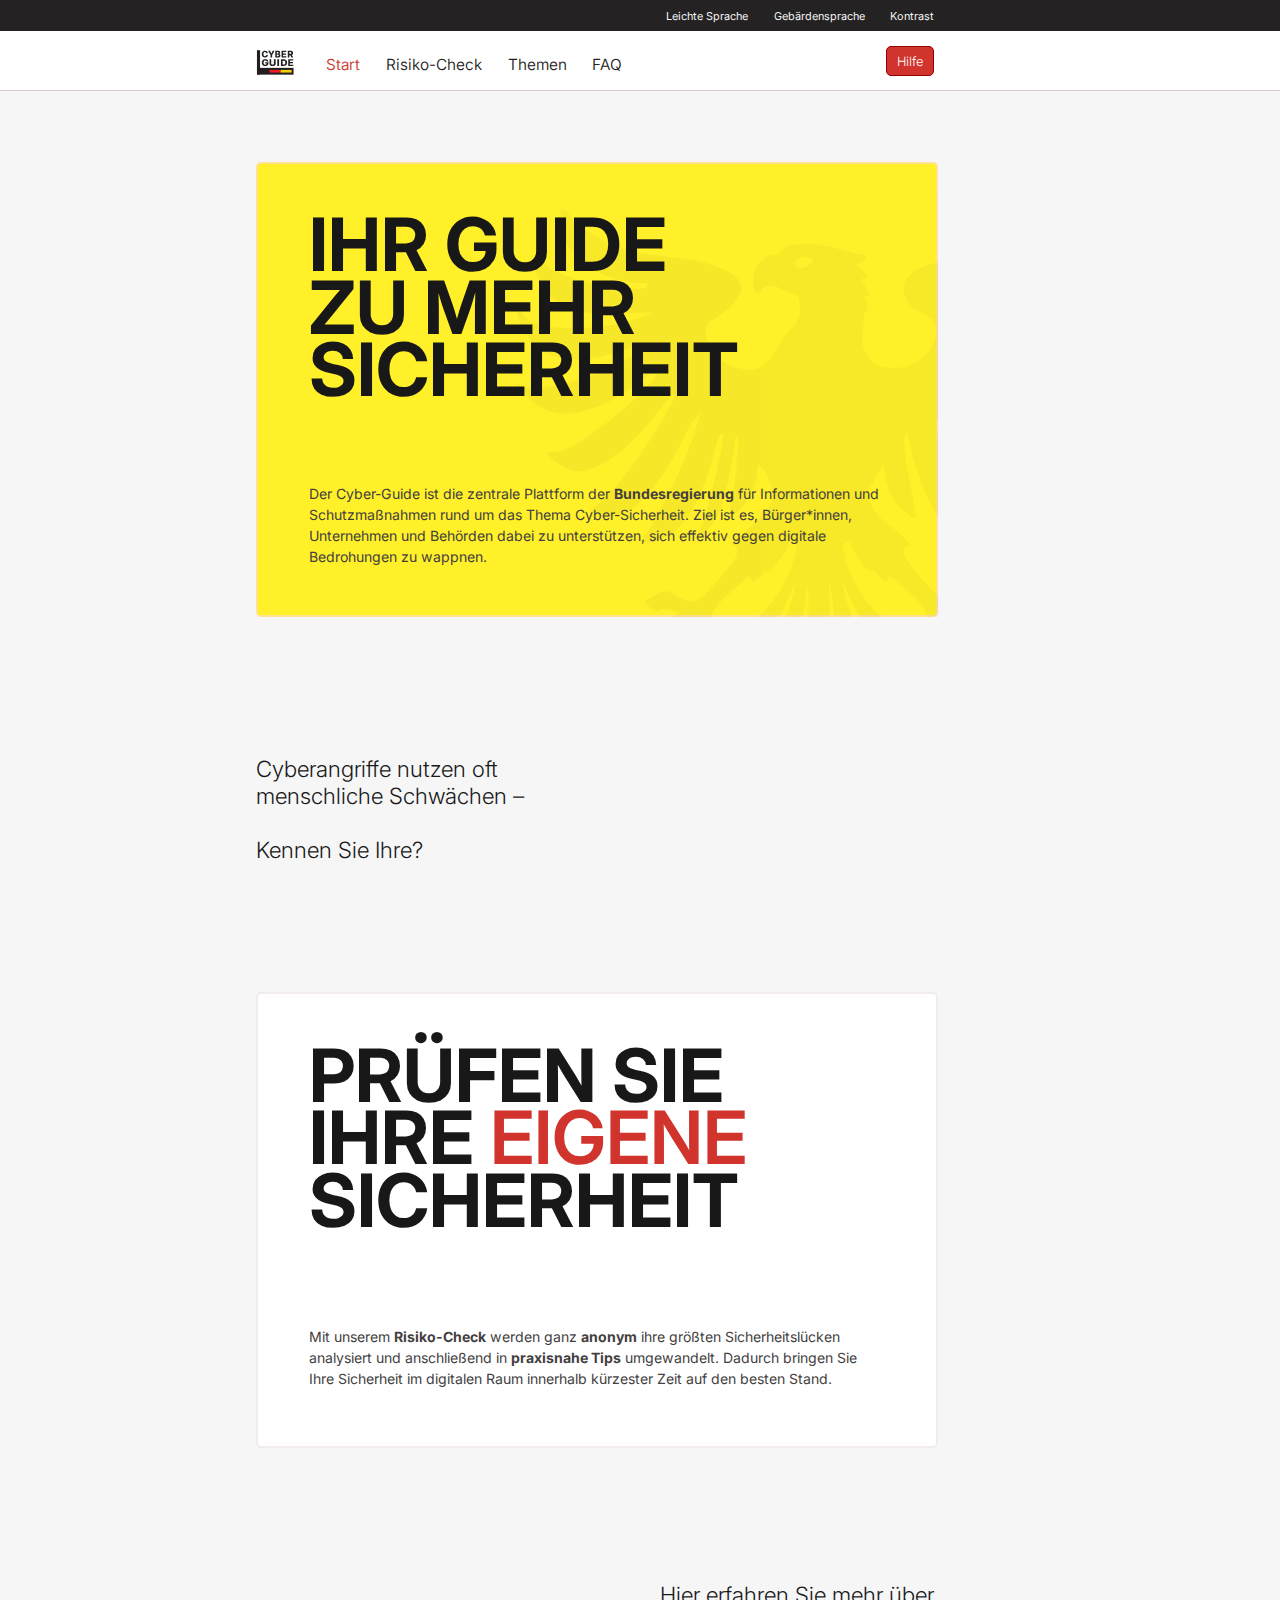
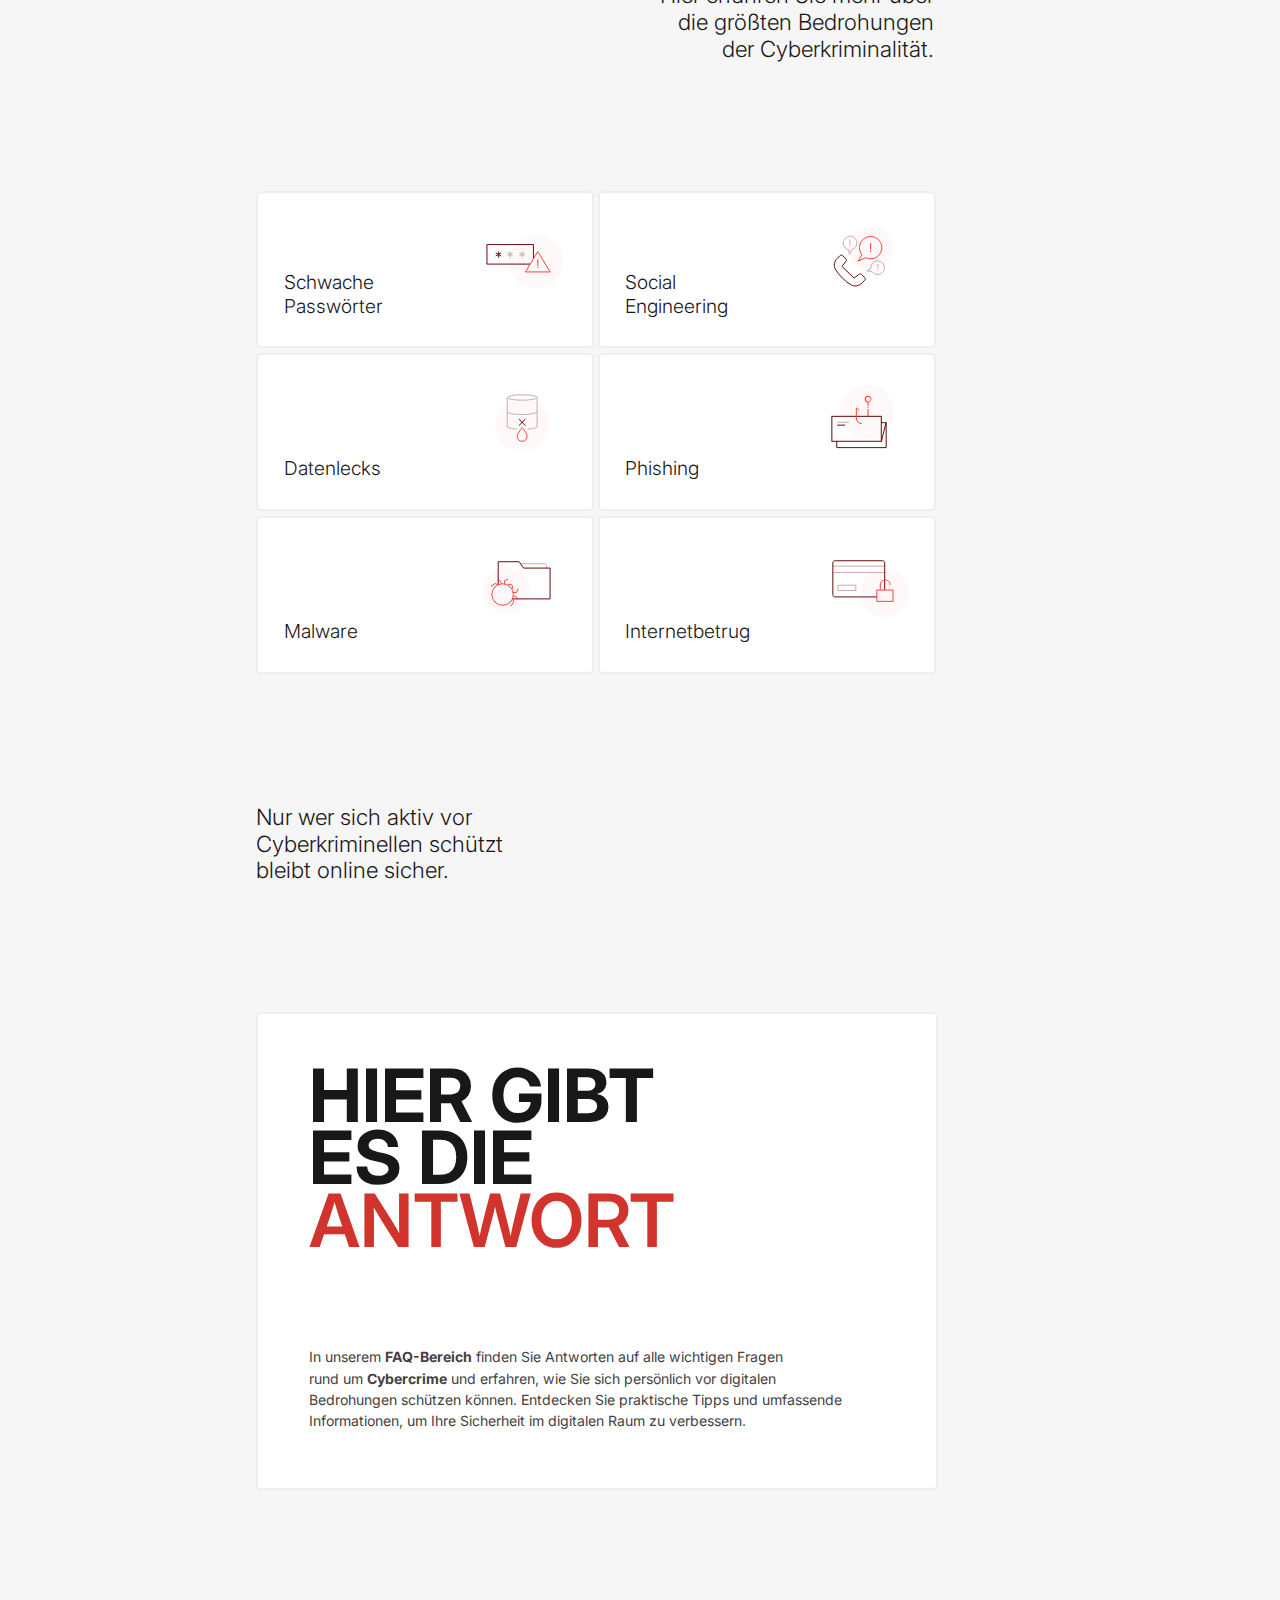
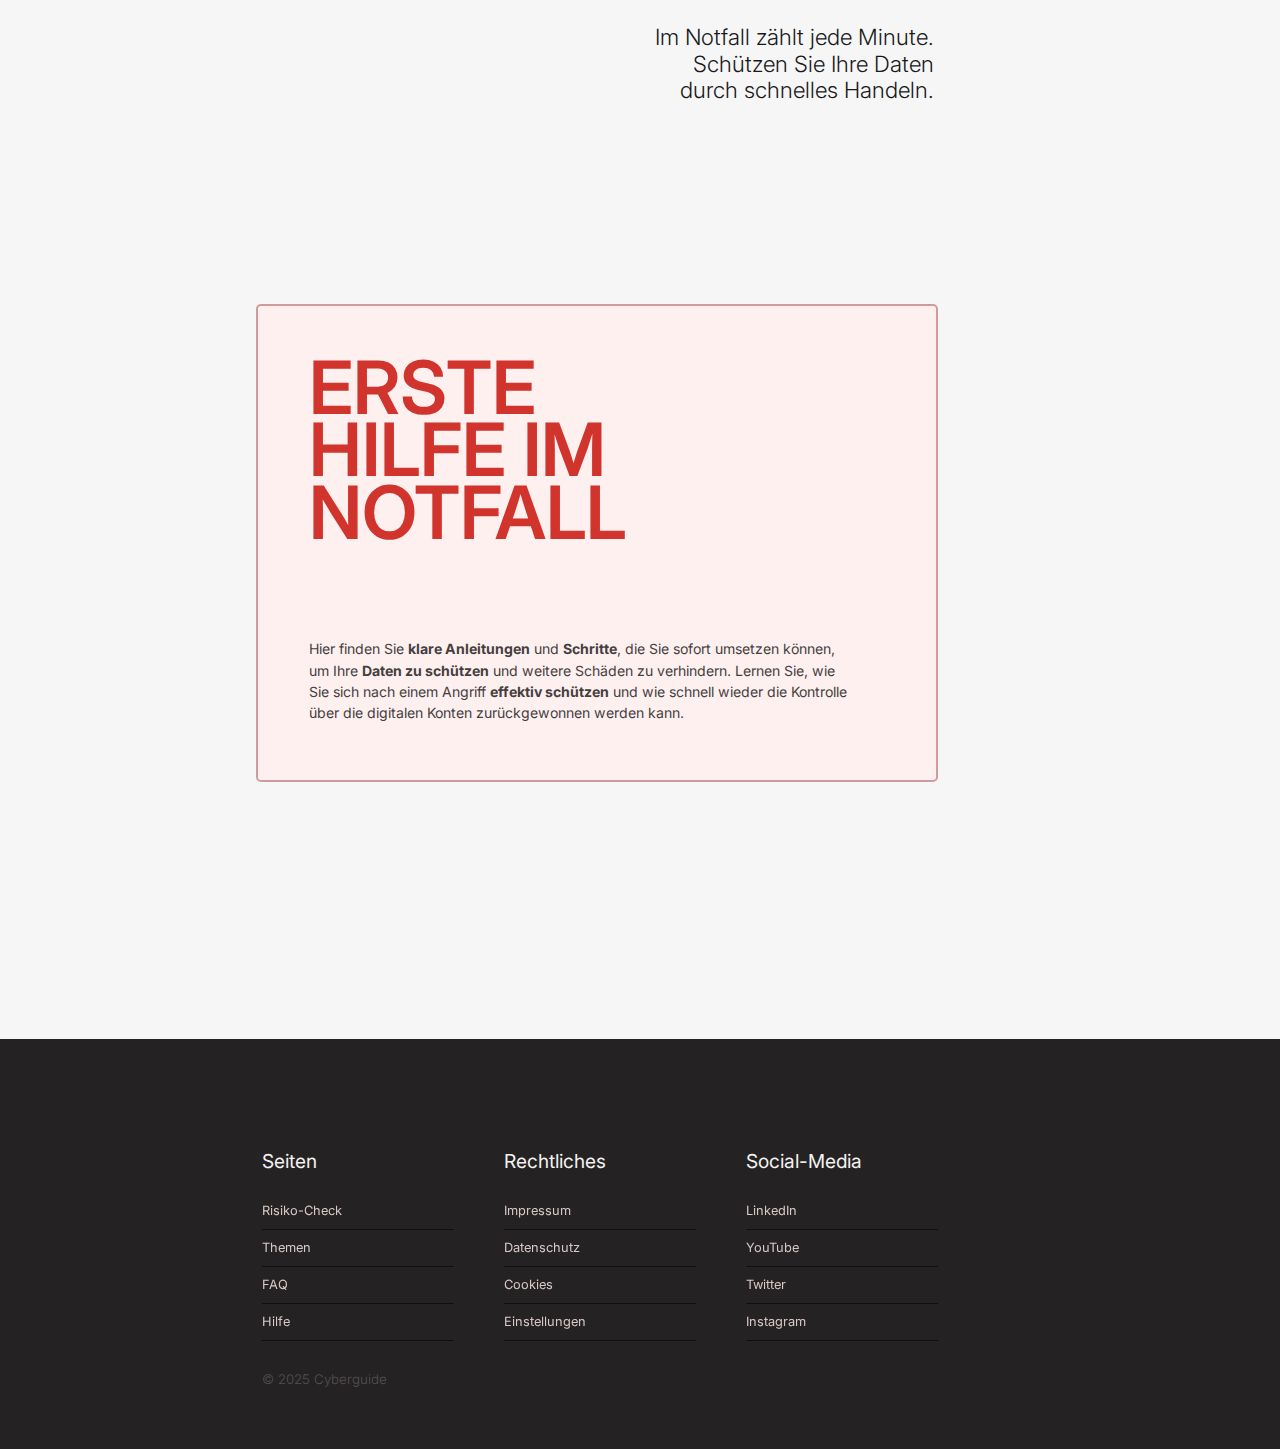
==== commit 3af4647e: "Add files via upload" ====
--- a/index.html
+++ b/index.html
@@ -5,16 +5,14 @@
     <meta http-equiv="Content-Security-Policy" content="default-src 'self'; img-src 'self' data:; script-src 'self' 'unsafe-inline'; style-src 'self' 'unsafe-inline';">
 
     <meta name="viewport" content="width=device-width, initial-scale=1.0">
-    <title>Cyberguide | BUND</title>
+    <title>Cyberguide | Bundesinitiative für Cybersicherheit</title>
 
     <link rel="stylesheet" href="styles.css" media="screen and (min-width: 769px)">
     <link rel="stylesheet" href="styles-mobile.css" media="screen and (max-width: 768px)">
 
-    <link rel="icon" type="image/x-icon" href="/files/germany-logo-wifi.svg">
+    <link rel="icon" type="image/x-icon" href="/files/germany-logo-wifi.svg" media="(prefers-color-scheme: light)">
+    <link rel="icon" type="image/x-icon" href="/files/germany-logo-wifi-darkmode.svg" media="(prefers-color-scheme: dark)">
     <link rel="preload" href="/files/Inter.ttf" as="font" type="font/ttf" crossorigin>
-
-    <meta name="description" content="Erfahren Sie, wie Sie eine Cybercrime-Anzeige erstatten. Wichtige Tipps zur Beweissicherung und Anlaufstellen.">
-    <meta name="keywords" content="Cybercrime, Anzeige, erstatten, Beweissicherung, Anlaufstellen">
 </head>
 
 
@@ -36,7 +34,7 @@
                     <!-- <p class="header-p info-hidden">
                         Diese Website bietet praxisnahe Tipps, interaktive Tools und aktuelle Warnmeldungen, <br>um Cybercrime vorzubeugen und digitale Sicherheit in den Alltag zu integrieren.
                     </p> -->
-                    <h1 class="arrow">🡳&nbsp&nbspScrollen Sie für weitere Informationen</h1>
+                    <h1 class="arrow">&darr;&nbsp;Scrollen Sie für weitere Informationen</h1>
                     <h1 class="mobile-arrow">Mehr erfahren&nbsp↓</h1>
                 </div>
             </section>
@@ -45,19 +43,19 @@
 
         <section class="main-section">
             <div class="center">
-                <h1 class="main-text">Cyberangriffe nutzen oft <br>menschliche Schwächen – <br><br>kleine Fehler, große Folgen.</h1>
+                <h1 class="main-text">Cyberangriffe nutzen oft <br>menschliche Schwächen – <br><br>Kennen Sie Ihre?</h1>
                 <!-- <h1 class="main-text main-text--right">Im Risiko-Check<br>erfahren Sie wo Ihre <br>größten Gefahren sind.</h1> -->
            
             </div>
             <div class="info-container" id="quiz-card">
-                <section class="info-section info-section--quiz" onclick="window.location.href='QUIZ.html'">
+                <section class="info-section info-section--quiz" onclick="window.location.href='risiko-check.html'">
                     <div class="info-context">
                         <h1 class="info-header">PRÜFEN SIE<br>IHRE <span class="cta-highlight">EIGENE</span><br>SICHERHEIT</h1>
 
                         <p class="header-p header-p--quiz">
                             Mit unserem <strong>Risiko-Check</strong> werden ganz <strong>anonym</strong> ihre größten Sicherheitslücken <br>analysiert und anschließend in <strong>praxisnahe Tips</strong> umgewandelt. Dadurch bringen Sie <br>Ihre Sicherheit im digitalen Raum innerhalb kürzester Zeit auf den besten Stand.
                         </p>
-                        <p class="quiz-link">Zum Risiko-Check&nbsp🡪</p>
+                        <p class="quiz-link">Zum Risiko-Check&nbsp;&rarr;</p>
                         <h1 class="mobile-arrow">Zum Risiko-Check&nbsp→</h1>
                     </div>
                 </section>
@@ -73,46 +71,39 @@
 
                         <a href="themen.html#schwache-passwörter" class="threat-item">
                             <h2 class="threat-item-headline">Schwache<br>Passwörter</h2>
-                            <p class="threat-link">Zum Thema 🡢</p>
+                            <p class="threat-link">Zum Thema&nbsp;&rarr;</p>
                             <img src="files/new_password2.svg" alt="Schwache Passwörter Icon" class="topic-icon">
                         </a>
 
                         <a href="themen.html#social-engineering" class="threat-item">
                             <h2 class="threat-item-headline">Social<br>Engineering</h2>
-                            <p class="threat-link">Zum Thema 🡢</p>
+                            <p class="threat-link">Zum Thema&nbsp;&rarr;</p>
                             <img src="files/new_social_engineering.svg" alt="Social Engineering Icon" class="topic-icon">
                         </a>
 
                         <a href="themen.html#datenlecks" class="threat-item">
                             <h2 class="threat-item-headline">Datenlecks</h2>
-                            <p class="threat-link">Zum Thema 🡢</p>
+                            <p class="threat-link">Zum Thema&nbsp;&rarr;</p>
                             <img src="files/new_data_leaks.svg" alt="Datenlecks Icon" class="topic-icon">
                         </a>
 
                         <a href="themen.html#phishing" class="threat-item">
                             <h2 class="threat-item-headline">Phishing</h2>
-                            <p class="threat-link">Zum Thema 🡢</p>
+                            <p class="threat-link">Zum Thema&nbsp;&rarr;</p>
                             <img src="files/new_phishing.svg" alt="Phishing Icon" class="topic-icon">
                         </a>
 
                         <a href="themen.html#malware" class="threat-item">
                             <h2 class="threat-item-headline">Malware</h2>
-                            <p class="threat-link">Zum Thema 🡢</p>
+                            <p class="threat-link">Zum Thema&nbsp;&rarr;</p>
                             <img src="files/new_malware.svg" alt="Malware Icon" class="topic-icon">
                         </a>
             
                         <a href="themen.html#internetbetrug" class="threat-item">
                             <h2 class="threat-item-headline">Internetbetrug</h2>
-                            <p class="threat-link">Zum Thema 🡢</p>
+                            <p class="threat-link">Zum Thema&nbsp;&rarr;</p>
                             <img src="files/new_fraud.svg" alt="Internetbetrug Icon" class="topic-icon">
                         </a>
-            
-
-                        
-            
-
-            
-
                     </div>
                 </div>
         </section>
@@ -136,7 +127,7 @@
                             Informationen, um Ihre Sicherheit im digitalen Raum zu verbessern.
                         </p>
                         
-                        <p class="quiz-link">Zum FAQ-Bereich 🡪</p>
+                        <p class="quiz-link">Zum FAQ-Bereich&nbsp;&rarr;</p>
                         <h1 class="mobile-arrow">Zum FAQ-Bereich&nbsp→</h1>
                     </div>
                 </section>
@@ -145,7 +136,7 @@
 
         <section class="main-section">
             <div class="center">
-                <h1 class="main-text main-text--right">Nur wer sich aktiv vor<br>Cyberkriminellen schützt<br>bleibt online sicher.</h1>
+                <h1 class="main-text main-text--right">Im Notfall zählt jede Minute.<br>Schützen Sie Ihre Daten <br>durch schnelles Handeln.</h1>
                 <!-- <h1 class="main-text main-text--right">Im Risiko-Check<br>erfahren Sie wo Ihre <br>größten Gefahren sind.</h1> -->
            
             </div>
--- a/styles.css
+++ b/styles.css
@@ -14,6 +14,7 @@
   --footer: #242222;
   --header-height: clamp(30px, 7vw, 100px); /* Adjust this line */
   --yellow: #fff02a; /* Add this line */
+  --yellowBorder: rgb(255, 227, 144);
   --boldText: #191818; /* Add this line */
   --border2: #f2ecec;
   --pink: #fff0f0;
@@ -61,7 +62,6 @@
   overflow: hidden;
   padding: 0;
   margin: 0;
-  padding-bottom: 200px;
 }
 
 .info-section:hover + .white-bg {
@@ -611,6 +611,13 @@
   margin-top: calc(var(--header-height) + 50px);
 }
 
+.main-section:last-of-type {
+  margin-bottom: 0;
+  padding-bottom: 0;
+  min-height: 0;
+  height: auto;
+}
+
 .main-text {
   user-select: none;
   font-size: 1.75vw;
@@ -642,6 +649,11 @@
   margin-top: 7vw;
   /* background-color: #0084ff; */
   padding-bottom: 130px;
+}
+
+.page-linker {
+  padding-bottom: 0;
+  /* margin-top: 30vh; */
 }
 
 .threat-grid {
@@ -674,6 +686,20 @@
   cursor: pointer;
 }
 
+.linker {
+  background-color: var(--yellow);
+  border-color: var(--yellowBorder);
+}
+
+.page-linker .threat-grid {
+  gap: 20px;
+}
+
+.linker:hover {
+  background-color: var(--yellow);
+  border-color: var(--footer);
+}
+
 .threat-item h2 {
   font-size: 1.5vw;
   font-weight: 300;
@@ -692,6 +718,8 @@
  transition: transform 0.3s ease;
 }
 
+
+
 /* Icon links */
 .topic-icon {
   transition: opacity 0.3s ease;
@@ -721,28 +749,23 @@
   transition: opacity 0.3s ease;
 }
 
+.linker .threat-link {
+  font-weight: 400;
+  color: black;
+}
+
 .threat-item:hover .threat-link {
   opacity: 1;
   transition: opacity 0.3s ease;
 }
 
-.cta-div {
-  max-width: 800px;
-  margin-left: 33vw;
-  padding-bottom: 40px;
-  
-}
-
-/*WIE __ BIN ICH ONLINE*/
-.cta-header {
-  user-select: none;
-  animation: fadeInSlide 1s ease forwards;
-  opacity: 0; /* Start fully transparent */
-  font-size: 80pt;
-  line-height: 85%;
-  margin: 0;
-  color: #191919;
-  margin-bottom: 20px;
+.linker h2 {
+  font-weight: 400;
+  color: var(--boldText);
+}
+
+.linker .threat-link {
+  color: var(--boldText);
 }
 
 .info-header {
@@ -786,6 +809,8 @@
 
 .info-section--info:hover {
   cursor: pointer;
+  border-color: var(--footer);
+  transition: all 0.3s ease;
 }
 
 .arrow {
@@ -807,12 +832,12 @@
 }
 
 .info-section {
-  border: 2px solid rgb(255, 227, 144);
+  border: 2px solid var(--yellowBorder);
   margin: 0 auto;
   width: 53vw;
   height: auto;
   min-height: 30vw;
-  background-color: #fff02a;
+  background-color: var(--yellow);
   margin-top: 120px;
   margin-bottom: 70px;
   position: relative; /* Add this */
@@ -820,7 +845,6 @@
   padding: 0;
   margin-left: 20vw;
   margin-top: calc(var(--header-height) + 8vh);
-  cursor: default;
 }
 
 
@@ -850,6 +874,21 @@
 .info-present {
   transform: translateY(3vw);
   transition: transform 0.3s ease;
+}
+
+.header-p {
+  font-size: 1.1vw; 
+  color: var(--text);
+  max-width: 75ch;
+  font-weight: 400;
+  margin-bottom: 1.5vw; /* Adjusted to use vw */
+  line-height: 1.5; /* Improved readability */
+}
+
+.info-section--hilfe2 .info-present, .info-section--themen .header-p, .info-section--faq .header-p, .header-p--quiz2 {
+  transform: translateY(0);
+  margin: 0;
+  margin-top: 1vh;
 }
 
 .info-section--info:hover .info-present {
@@ -910,27 +949,36 @@
   background-color: rgb(255, 240, 240);
   border-color: rgb(209, 155, 155);
   transition: all 0.3s ease;
-  cursor: pointer;
-  margin-bottom: 0;
-}
-
-.info-section--hilfe .info-header {
+  margin-bottom: 20vh;
+}
+
+.info-section--hilfe2 {
+  background-color: rgb(255, 240, 240);
+  border-color: rgb(209, 155, 155);
+  transition: all 0.3s ease;
+  animation: warningPulse 3s ease-in-out infinite;
+}
+
+
+@keyframes warningPulse {
+  0%, 100% {
+      background-color: rgb(255, 240, 240);
+      border-color: rgb(209, 155, 155);
+  }
+  50% {
+      background-color: rgb(248, 212, 212);
+      border-color: var(--red);
+  }
+}
+
+.info-section--hilfe .info-header, .info-section--hilfe2 .info-header {
   color: var(--red);
 }
-
-
 
 .info-section--hilfe2 {
   background-color: white;
   border-color: rgb(242, 236, 236);
   transition: all 0.3s ease;
-  cursor: pointer;
-}
-
-.info-section--hilfe:hover {
-  border-color: var(--red);
-  transition: all 0.3s ease;
-  background-color: rgb(248, 212, 212);
 }
 
 .info-section--quiz:hover {
@@ -939,11 +987,12 @@
   background-color: rgb(255, 253, 253);
 }
 
-
 .header-p--quiz, .header-p--hilfe { /*the quiz*/
   transform: translateY(4vw);
   transition: transform 0.3s ease;
 }
+
+
 
 .info-section--quiz:hover .header-p--quiz, .info-section--hilfe:hover .header-p--hilfe {
   transform: translateY(1vw);
@@ -971,11 +1020,12 @@
 
 .info-section--info {
   clip-path: inset(0);
-}
-
-.info-section--themen {
-  background-color: white;
-  border-color: rgb(242, 236, 236);
+  transition: all 0.3s ease;
+
+}
+
+.info-section--hilfe:hover {
+  cursor: pointer;
 }
 
 .info-section--threat {
@@ -989,14 +1039,7 @@
     border-color: rgb(242, 236, 236);
 }
 
-.header-p {
-    font-size: 1.1vw; 
-    color: var(--text);
-    max-width: 75ch;
-    font-weight: 400;
-    margin-bottom: 1.5vw; /* Adjusted to use vw */
-    line-height: 1.5; /* Improved readability */
-}
+
 
 
 
@@ -1008,12 +1051,16 @@
 
 
 
-
+.quiz, .quiz-progress-bar, .results {
+  display: none;
+  pointer-events: none; /* Prevent any clicks or interactions */
+
+}
 
 .quiz-container {
   border: solid 2px var(--border2);
   width: 53vw;
-  height: 530px;
+  height: 30vw;
   position: absolute;    
   margin-left: 20vw; /* Center horizontally */
   margin-top: calc(var(--header-height) + 8vh);
@@ -1058,7 +1105,7 @@
 }
 
 .quiz-answer-container {
-  width: 70%;
+  width: 80%;
   margin-left: 5.5vw;
   margin-right: auto;
 }
@@ -1067,6 +1114,11 @@
   height: 100%;
   transition: width 0.5s ease-in-out;
   background-color: var(--red);
+}
+
+.repeat-quiz-btn-mobile {
+  visibility: hidden;
+  display: none;
 }
 
 .quiz-nav {
@@ -1118,7 +1170,7 @@
 }
 
 /*Checkbox type*/ 
-.checkbox-group, .button-group {
+.button-group {
   display: flex;
   flex-direction: column; /* Stack elements vertically */
   gap: 0.7rem; /* Spacing between buttons */
@@ -1127,20 +1179,9 @@
   margin-left: 0;
 }
 
-.checkbox-option input[type="checkbox"] {
-  position: absolute;
-  opacity: 0;
-  width: 0;
-  height: 0;
-}
-
-.checkbox-option.checked {
-  background-color: rgb(255, 240, 240);
-  border: solid 1px var(--red);
-}
-
-
-.checkbox-option, .answer-button {
+
+
+.answer-button {
   padding: 0.85rem 1rem;
   margin: 0;
   border: 1px solid var(--border);
@@ -1154,12 +1195,21 @@
   border-radius: 5px;
 }
 
-.result-tips {
-  background-color: red;
+.tips {
+  background-color: white;
+  border-radius: 5px;
   margin-left: 20vw;
   margin-top: 5vw;
   width: 53vw;
-  height: 500px;
+  height: auto;
+  display: none;           /* Initially hidden */
+  opacity: 0;              /* Fully transparent */
+  transition: opacity 1s;  /* Smooth transition for opacity */
+}
+
+.tips-div {
+  padding: 3vw;
+  overflow: visible;
 }
 
 /* Hover effect only when not checked */
@@ -1368,7 +1418,6 @@
   font-weight: 650;
   border-bottom: solid 3px var(--red);
   border-left: solid 3px var(--red);
-
 }
 
 
@@ -1505,6 +1554,14 @@
   /* background-color: rebeccapurple; */
 }
 
+.source-box {
+  width: 53vw;
+  height: 50px;
+  margin-left: 20vw;
+  display: flex;
+  justify-content: space-between;
+}
+
 .topic-above-header {
   font-weight: 500;
   font-size: 1.2vw;
@@ -1527,6 +1584,10 @@
   margin: 0;
 }
 
+.mobile-br {
+  display: none;
+  visibility: hidden;
+}
 
 
 /* Standardstil für die Buttons */
@@ -1544,6 +1605,7 @@
   display: flex;
   align-items: center;
   justify-content: space-between;
+  background-color: rgba(249, 248, 248, 0.547);  
 }
 
 .always-expanded {
@@ -1566,7 +1628,7 @@
   overflow: hidden;
   transition: all 0.3s ease; /* Smooth transition */
   padding: 0 15px; /* Kein Padding, wenn eingeklappt */
-  
+  line-height: 1.5;
 }
 
 /* Wenn ein Abschnitt erweitert ist */
@@ -1574,7 +1636,6 @@
   max-height: 500px; /* Oder ein ausreichend hoher Wert */
   padding: 10px 15px; /* Padding hinzufügen, wenn ausgeklappt */
   margin-bottom: 40px;
-  line-height: 1.5;
   /* background-color: red; */
 }
 
@@ -1585,7 +1646,7 @@
 .topic-text-side .topic-arrow {
   font-size: 1vw;
   transition: all 0.3s ease;
-  color: var(--border2);
+  color: rgba(231, 92, 92, 0.274);
 }
 
 .topic-text-side:hover .topic-arrow {
@@ -1599,14 +1660,11 @@
 }
 
 .topic-source {
-  padding: 0;
-  margin: 0;
+  padding: 5px;
   color: rgb(128, 128, 128);
   font-size: 0.9vw;
-  margin-top: 1vw;
-  position: absolute;
-  bottom: -2.2vw;
-  right: 0vw;
+  border: none;
+  background-color: var(--offWhite);
   /* background-color: red; */
 }
 
@@ -1617,12 +1675,10 @@
 }
 
 .topic-source-content {
-  width: 45vw;
+  width: auto;
   height: 0;
   opacity: 0;
-  padding-bottom: 20px;
   user-select: none;
-  margin-left: 20vw;
   color: rgb(128, 128, 128);
   font-size: 0.9vw;
   transition: all 0.5s ease;  
@@ -1637,15 +1693,15 @@
 }
 
 .topic-source-content-active {
-  height: 50px;
+  height: 100%;
   opacity: 1;
-  padding-bottom: 20px;
   user-select: text;
-  margin-left: 20vw;
   color: rgb(128, 128, 128);
   font-size: 0.9vw;
   transition: all 0.5s ease;  
 }
+
+
 
 .topic-source:hover {
   cursor: pointer;
@@ -1830,3 +1886,27 @@
 .banner-close:hover {
   color: #ff4d4d; /* Rotes X beim Hover */
 }
+
+.info-section--themen {
+  background-color: var(--yellow);
+  border-color: var(--yellowBorder);
+  margin-bottom: 0;
+}
+
+.risiko-check-tip {
+  margin-bottom: 6vh;
+  line-height: 1.6;
+}
+
+.risiko-check-tip:last-of-type {
+  margin-bottom: 2vh;
+}
+
+.topic-text a {
+  color: var(--red);
+}
+
+.quiz-nav-mobile {
+  display: none;
+  user-select: none;
+}--- a/styles-mobile.css
+++ b/styles-mobile.css
@@ -15,6 +15,7 @@
     --footer: #242222;
     --header-height: 55px; /* Adjust this line */
     --yellow: #fff02a; /* Add this line */
+    --yellowBorder: rgb(255, 227, 144);
     --boldText: #191818; /* Add this line */
     --border2: #f2ecec;
     --pink: #fff0f0;
@@ -146,7 +147,7 @@
     border-radius: 5px;
     margin: 0 auto;
     margin-top: var(--startHeight);
-    min-height: 60vh;
+    min-height: 10vh;
 }
 
 .quiz {
@@ -192,11 +193,34 @@
 }
 
 .quiz-nav {
-    position: absolute; /* Position relative to the parent container */
-    bottom: -46px;       /* Distance from the bottom of the parent */
-    right: 0;        /* Distance from the right of the parent */
+    display: none;
+    user-select: none;
+}
+
+.quiz-nav-mobile {
     cursor: default;
-}
+    width: 90%;
+    margin: 0 auto;
+    margin-top: 1vh;       /* Distance from the bottom of the parent */
+    display: flex;
+    justify-content: flex-end;
+    margin-bottom: 40vh;
+}
+
+.quiz-progress-bar {
+    width: 100%;
+    height: 5px;
+    border-radius: 4px 4px 0 0;
+    background: rgb(243, 243, 243);
+    overflow: hidden;
+    bottom: 0;
+}
+
+.quiz-progress-fill {
+    height: 100%;
+    transition: width 0.5s ease-in-out;
+    background-color: var(--red);
+  }
 
 .btn {
     padding: 8px 16px;
@@ -209,6 +233,10 @@
     transition: background-color 0.2s ease;
 }
 
+.btn:first-of-type {
+    margin-left: 0;
+}
+
 .btn:hover {
     background-color: #fffbfb;
     border: solid 1px rgb(212, 127, 127);
@@ -224,6 +252,7 @@
 
 .results {
     display: none;
+    padding: 20px;
 }
 
 .mobile-nav {
@@ -290,48 +319,12 @@
 
 
 
-.cta-div {
-    padding-top: calc(var(--header-height) + 50px);
-    margin: 40px;
-    margin-top: calc(var(--header-height) + 40px);
-    width: calc(100% - 80px);
-    /* background-color: red; */
-
-    display: flex; /* Enable flex layout for centering */
-    flex-direction: column;
-    justify-content: center; /* Center the content vertically */
-}
-
-.cta-content {
-    /* background-color: blue; */
-    width: 50%;
-    height: 50%;
-}
-
-/* WIE __ BIN ICH ONLINE */
-.cta-header {
-    user-select: none;
-    font-size: 3rem;
-    line-height: 85%;
-    color: black;
-    margin-bottom: 10px;
-    margin: 0 auto;
-    /* background-color: green; */
-}
 
 /*SICHER*/
 .cta-highlight {
     color: var(--red);
 }
 
-.cta-text {
-    margin-top: 0;
-    font-size: 0.7rem;
-    font-weight: 400;
-    padding: 0;
-
-    /* background-color: yellow; */
-}
 
 
 
@@ -400,24 +393,8 @@
 
 
 .resetter {
-    background-color: var(--offWhite);
-    border: 1px solid var(--border);
-    width: 35px;
-    height: 35px;
-    position: sticky;
-    bottom: 40px;
-    right: 40px;
-    margin-left: calc(100% - 75px); /* 40px right margin + width */
-    border-radius: 5px;
-    /* Flexbox for centering */
-    display: flex;
-    justify-content: center;
-    align-items: center;
-    filter: drop-shadow(1px 3px 3px rgba(0, 0, 0, 0.05));
-    opacity: 0; /* Fully transparent */
-    transition: opacity 0.5s ease; /* Fade out transition */
-    user-select: none;
-    pointer-events: none;
+    visibility: hidden;
+    display: none;
 }
 
 .resetter-spacing {
@@ -464,10 +441,23 @@
 
 
 .faq-container {
-    margin-top: calc(var(--header_height) + 50px);
-    padding: 0 30px;
-    width: 100%;
-}
+    width: 100%;
+    padding-top: 8vh;
+}
+
+.br-pc {
+    display: none;
+  }
+
+.accordion-header {
+    padding-left: 10px;
+    font-size: 1.55rem;
+    margin-bottom: 30px;
+    padding-bottom: 5px;
+    font-weight: 650;
+    border-bottom: solid 3px var(--red);
+    border-left: solid 3px var(--red);
+  }
 
 .faq-header {
     margin: 30px 0;
@@ -633,9 +623,8 @@
 }
 
 .main-section {
-    padding: 0;
-    padding-left: calc(10vw/2);
-    padding-right: calc(10vw/2);
+    width: 90%;
+
     margin: 0 auto;
 }
 
@@ -717,15 +706,11 @@
     transition: opacity 0.3s ease;
     position: absolute;
     top: 1vw;
-    width: 20vw;
-    right: -3vw;
+    width: 30vw;
+    right: -5vw;
     height: auto;
 }
 
-.threat-item:hover .topic-icon {
-    opacity: 0.35;
-    transition: opacity 0.3s ease;
-}
 
 .threat-item h2 {
     font-size: 3vw;
@@ -743,6 +728,7 @@
   .info-section {
     border-radius: 5px;
     /* margin-top: 10vw; */
+    user-select: none;
     transition: border-color 0.3s ease;
     cursor: pointer;
     background-color: #fff02a; /* Example background color for the yellow section */
@@ -757,6 +743,7 @@
 }
 
 .info-container {
+    user-select: none;
     width: 100%;
     padding: 0;
     margin: 0;
@@ -775,11 +762,42 @@
     margin-bottom: 0;
 }
 
-.info-section--info {
+.info-section--info, .info-section {
     margin-top: var(--startHeight);
     padding: 20px;
 
 }
+
+@media (max-width: 767px) {
+    /* Remove line breaks by hiding the <br> tags on mobile */ 
+    .header-p br {
+        display: none;
+    }
+}
+
+
+.info-section--hilfe2 {
+    background-color: rgb(255, 240, 240);
+    border-color: rgb(209, 155, 155);
+    transition: all 0.3s ease;
+    animation: warningPulse 3s ease-in-out infinite;
+  }
+  
+  
+  @keyframes warningPulse {
+    0%, 100% {
+        background-color: rgb(255, 240, 240);
+        border-color: rgb(209, 155, 155);
+    }
+    50% {
+        background-color: rgb(248, 212, 212);
+        border-color: var(--red);
+    }
+  }
+
+  .info-section--hilfe .info-header, .info-section--hilfe2 .info-header {
+    color: var(--red);
+  }
 
 .info-section--quiz {
     background-color: white;
@@ -806,12 +824,214 @@
     color: var(--red);
 }
 
-
-
-.header-p {
+.topic-background {
+    width: 90%;
+    margin: 0 auto;
+    padding: 20px;
+    margin-top: 23vh;
+    background-color: white;
+    border-radius: 5px;
+    margin-bottom: 10vh;
+}
+
+.topic-background-first {
+    margin-top: 24vh;
+}
+
+.topic-background-last {
+    margin-bottom: 8vh;
+}
+
+.tips {
+    background-color: white;
+    border-radius: 5px;
+    width: 90%;
+    height: auto;
+    display: none;           /* Initially hidden */
+    opacity: 0;              /* Fully transparent */
+    transition: opacity 1s;  /* Smooth transition for opacity */
+    padding: 20px;
+    margin: 0 auto;
+    margin-top: 5vw;
+  }
+
+.topic-section {
+    position: relative;
+}
+
+.topic-section-icon {
+    position: absolute;
+    /* background-color: red; */
+    width: 60vw;
+    transform: translateY(-42vw) translateX(10vw);
+}
+
+.topic-above-header {
+    margin-top: 2vh;
+    font-weight: 500;
+    font-size: 12px;
+  }
+  
+  .topic-header {
+    font-size: 20px;
+    color: var(--red);
+    margin: 0;
+    margin-top: 1.5vh;
+    margin-bottom: 20px;
+  }
+  
+  .topic-text {
+    margin-top: 20px;
+    max-width: 60ch;
+    font-size: 13px;
+    font-weight: 400;
+    line-height: 140%;
+    color: rgb(94, 90, 90);
+    margin: 0;
+  }
+
+  /* Standardstil für die Buttons */
+.topic-text-side {
+    cursor: pointer;
+    font-size: 15px;
+    font-weight: 500;
+    padding: 5px 15px;
+    line-height: 95%;
+    letter-spacing: 0.5px;
+    transition: all 0.3s ease;
+    color: var(--red); /* Farbe für aktive Buttons */
+    border-left: solid 3px var(--red);
+    margin: 10px 0; /* Reset all margins */
+    display: flex;
+    align-items: center;
+    justify-content: space-between;
+    background-color: rgba(249, 248, 248, 0.547);  
+  }
+
+  .topic-text-side:not(.active) {
+    color: var(--footer); /* Farbe für inaktive Buttons */
+    border-left: solid 3px var(--border2);
+  }
+
+  
+
+  .risiko-check-tip {
+    padding-left: 20px;
+    margin-bottom: 5vh;
+    font-size: 15px;
+    line-height: 1.6;
+    max-width: 30ch;
+  }
+
+  .risiko-check-tip li {
+    margin-bottom: 1vh;
+  }
+
+  .faq-section {
+    width: 100%;
+  }
+
+  /* Stil für den Textcontainer */
+.expandable {
+    max-height: 0;
+    overflow: hidden;
+    transition: all 0.3s ease; /* Smooth transition */
+    padding: 0 15px; /* Kein Padding, wenn eingeklappt */
+    line-height: 1.5;
+  }
+  
+  /* Wenn ein Abschnitt erweitert ist */
+  .expandable.expanded {
+    max-height: 500px; /* Oder ein ausreichend hoher Wert */
+    padding: 10px 15px; /* Padding hinzufügen, wenn ausgeklappt */
+    margin-bottom: 15px;
+    /* background-color: red; */
+  }
+
+.header-p, .hilfe-link-2 {
     font-size: 14px;
     line-height: 1.5;
     margin: 1rem 0;
+}
+
+  
+  .topic-upper-region {
+    width: auto;
+    height: auto;
+    position: relative;
+    /* background-color: rebeccapurple; */
+  }
+
+  
+  .source-box {
+    width: 100%;
+    margin: auto 0;
+    display: flex;
+    justify-content: space-between;
+    margin-top: 2vh;
+
+  }
+
+.topic-source {
+    padding: 0;
+    margin: 0;
+    color: rgb(128, 128, 128);
+    font-size: 13px;
+    bottom: -50px;
+    right: -20px;
+    background-color: white;
+    border: none;
+  }
+  
+  .topic-source-active {
+    color: var(--red);
+    text-decoration: underline;
+  }
+
+  .topic-source-content {
+    height: 0;
+    opacity: 0;
+    padding-bottom: 20px;
+    user-select: none;
+    color: rgb(128, 128, 128);
+    font-size: 13px;
+    transition: all 0.5s ease;  
+  }
+  
+  .topic-source-content span {
+    color: var(--red);
+  }
+  
+  .topic-source-content a:visited, .topic-source-content a {
+    color: var(--footer);
+  }
+  
+  .topic-source-content-active {
+    opacity: 1;
+    user-select: text;
+    color: rgb(128, 128, 128);
+    font-size: 13px;
+    transition: all 0.5s ease;  
+  }
+
+.hilfe-link-2 {
+    margin-top: 2vh;
+    color: var(--red);
+    font-weight: 600;
+}
+
+.repeat-quiz-btn {
+    visibility: hidden;
+    display: none;
+}
+
+.repeat-quiz-btn-mobile {
+    display: none;
+    width: 90%;
+    margin: 0 auto;
+    margin-top: 2vh;
+    display: flex;
+    justify-content: flex-end;
 }
 
 .info-header {
@@ -844,5 +1064,10 @@
     -webkit-user-drag: none;
 }
 
-
-
+.linker {
+    background-color: var(--yellow);
+    border-color: var(--yellowBorder);
+  }
+
+
+
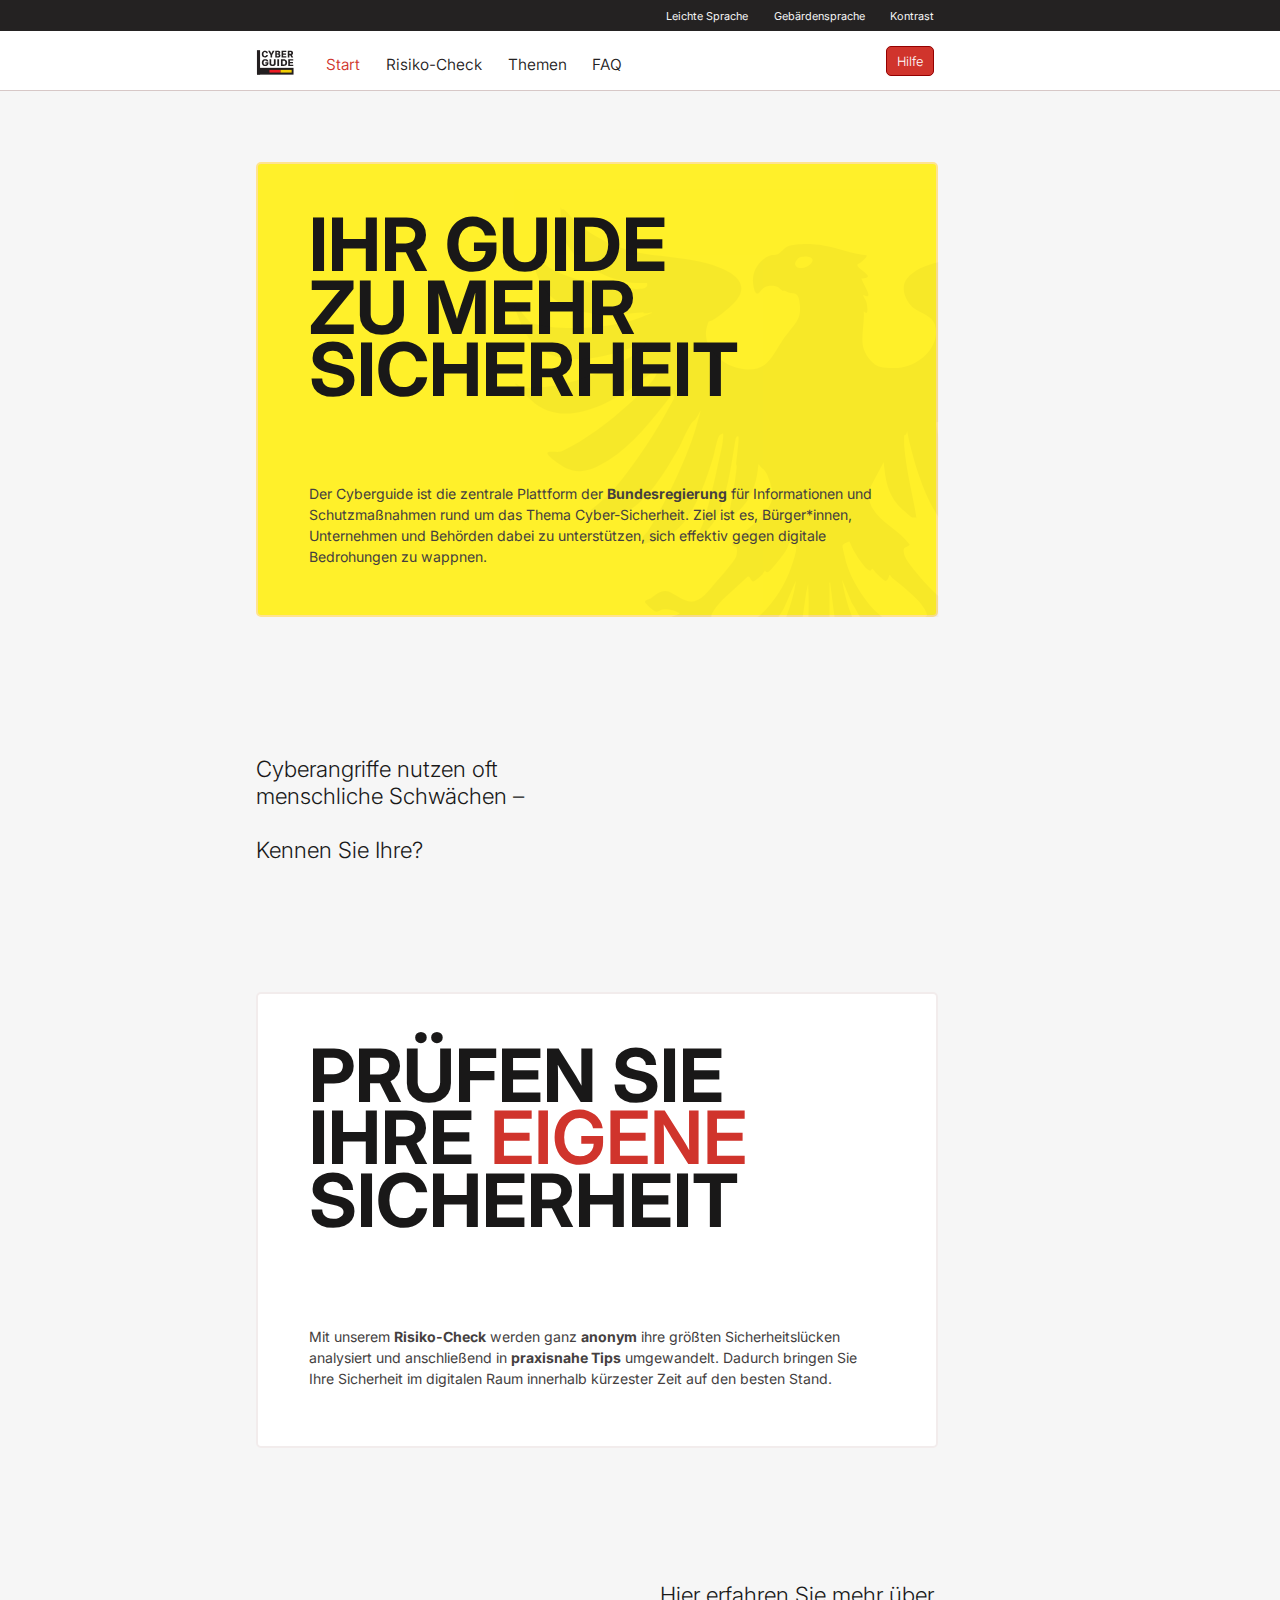
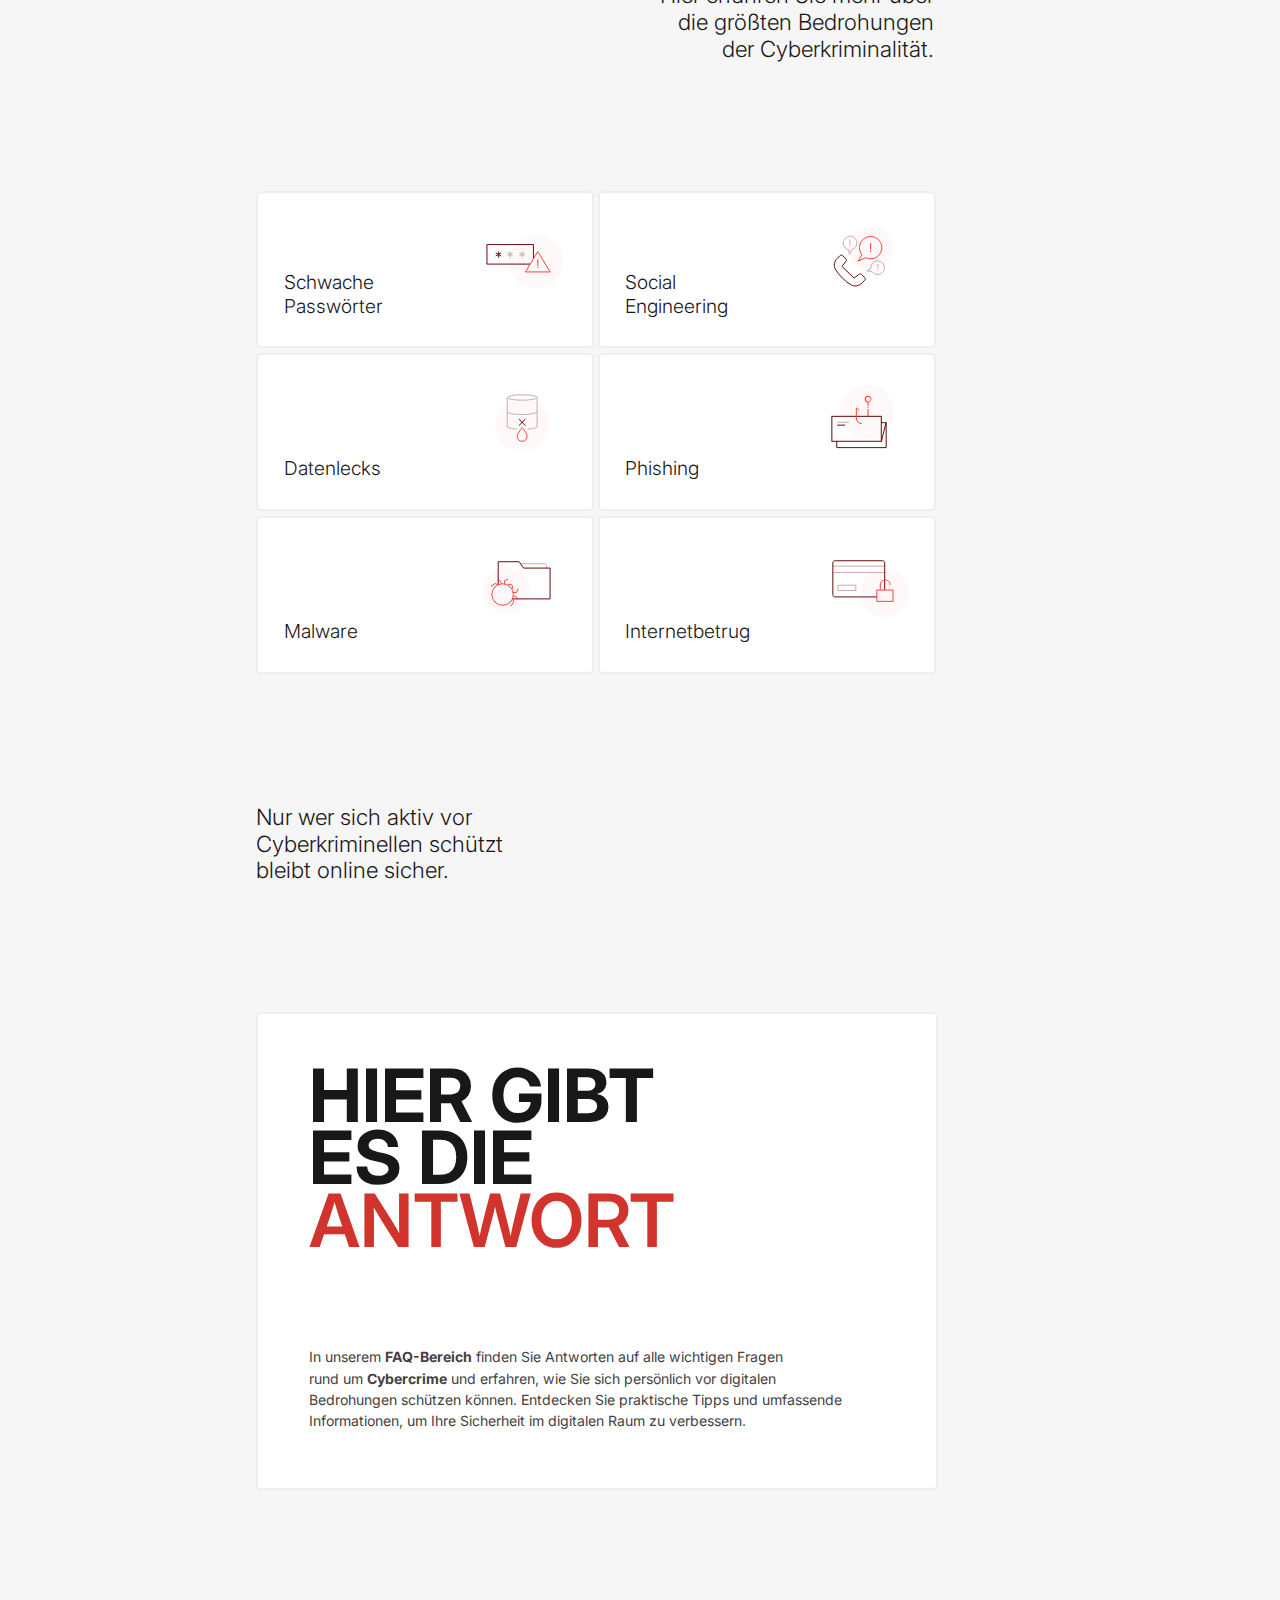
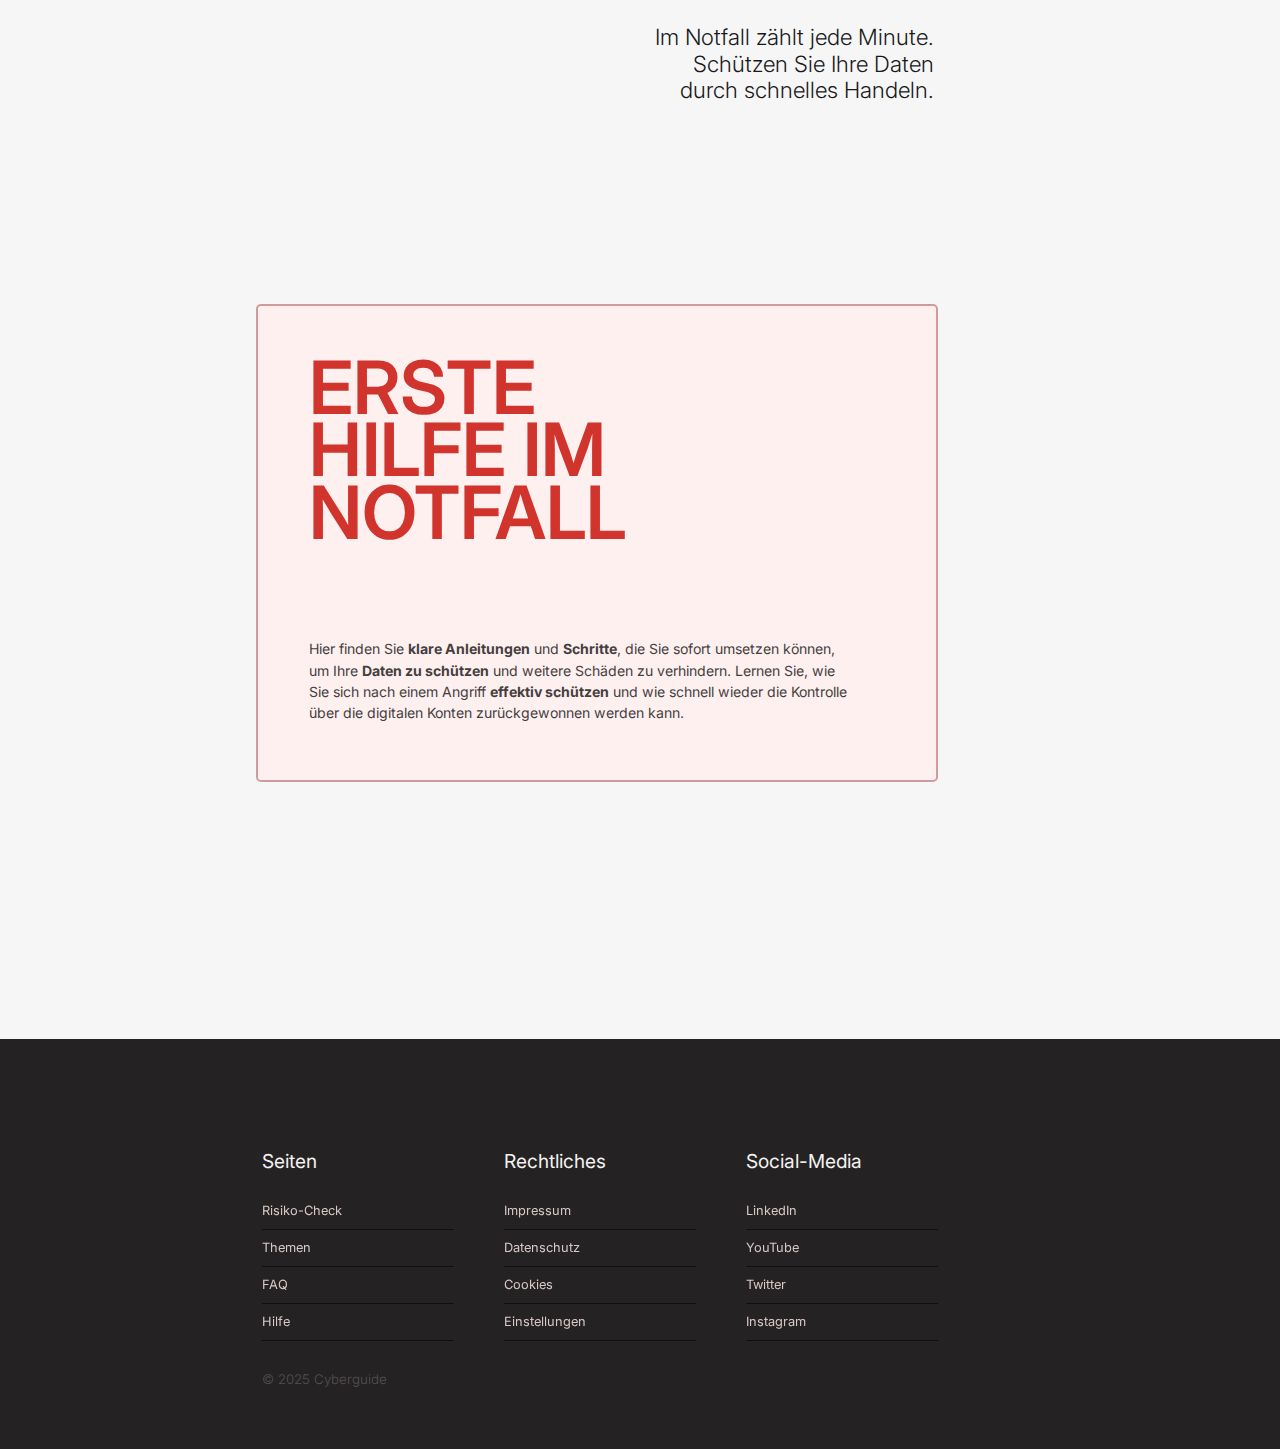
==== commit f4b97cae: "Update index.html" ====
--- a/index.html
+++ b/index.html
@@ -29,7 +29,7 @@
                     <h1 class="info-header">IHR GUIDE<br>ZU MEHR<br>SICHERHEIT</h1>
                     <img src="files/eagle.svg" alt="Eagle Icon" class="info-eagle">
                     <p class="header-p info-present">
-                        Der Cyber-Guide ist die zentrale Plattform der <strong>Bundesregierung</strong> für Informationen und Schutzmaßnahmen rund um das Thema Cyber-Sicherheit. Ziel ist es, Bürger*innen, Unternehmen und Behörden dabei zu unterstützen, sich effektiv gegen digitale <br>Bedrohungen zu wappnen.
+                        Der Cyberguide ist die zentrale Plattform der <strong>Bundesregierung</strong> für Informationen und Schutzmaßnahmen rund um das Thema Cyber-Sicherheit. Ziel ist es, Bürger*innen, Unternehmen und Behörden dabei zu unterstützen, sich effektiv gegen digitale <br>Bedrohungen zu wappnen.
                     </p>
                     <!-- <p class="header-p info-hidden">
                         Diese Website bietet praxisnahe Tipps, interaktive Tools und aktuelle Warnmeldungen, <br>um Cybercrime vorzubeugen und digitale Sicherheit in den Alltag zu integrieren.
